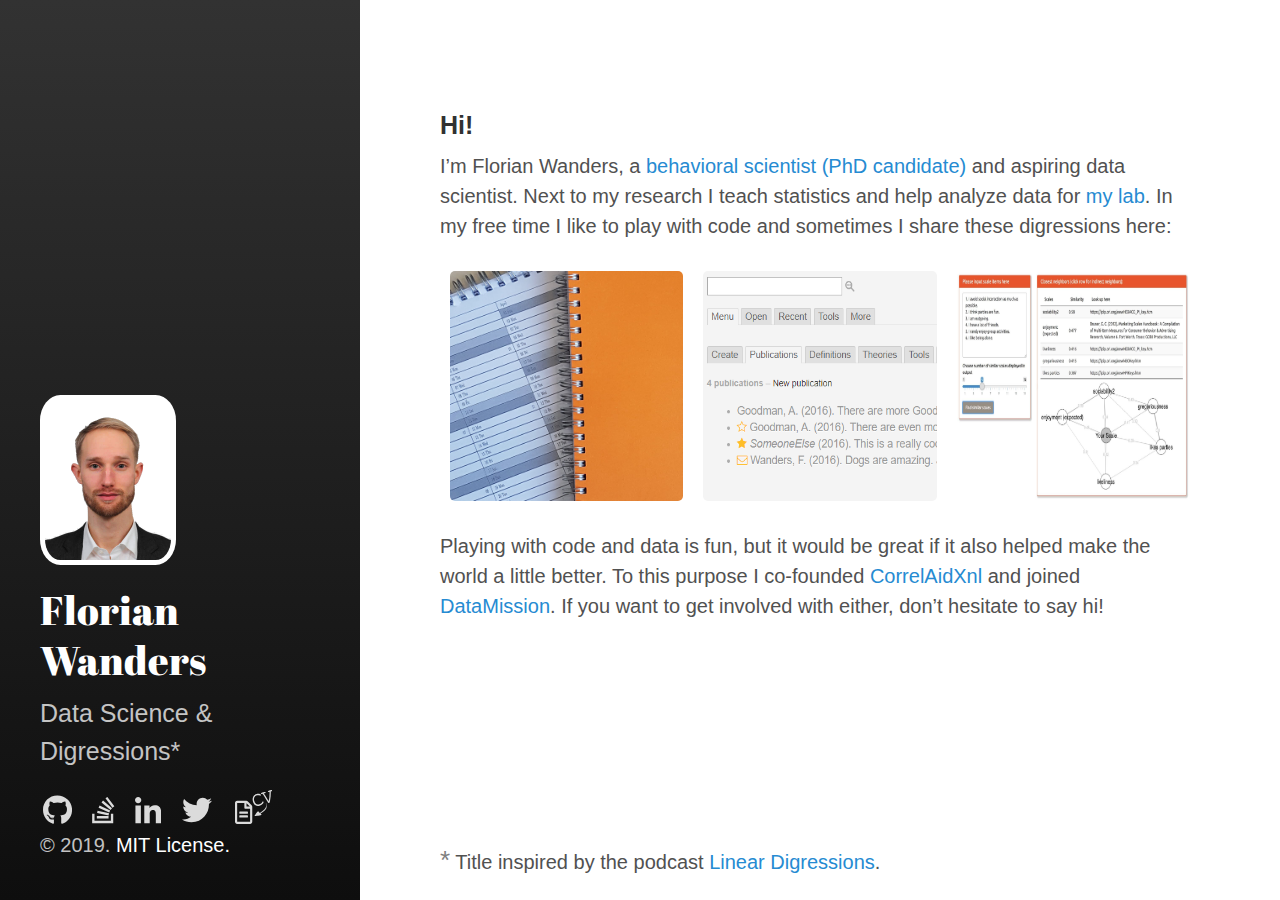
==== index.html @ 6a592031 "fixing layout issues" ====
<!DOCTYPE html>
<html lang="en-us">
  
  <head>
  <link href="http://gmpg.org/xfn/11" rel="profile" />
  <meta http-equiv="X-UA-Compatible" content="IE=edge" />
  <meta http-equiv="content-type" content="text/html; charset=utf-8" />

  <!-- Enable responsiveness on mobile devices-->
  <meta name="viewport" content="width=device-width, initial-scale=1.0, maximum-scale=1" />

  <title>
    
      Florian Wanders &middot; Data Science & Digressions
    
  </title>

  


  <!-- CSS -->
  <link rel="stylesheet" href="/assets/css/main.css" />
  

<link rel="stylesheet" href="https://fonts.googleapis.com/css?family=Abril+Fatface" />

  <!-- Icons -->
  <link rel="apple-touch-icon-precomposed" sizes="144x144" href="/favicon.png" />
<link rel="shortcut icon" href="/favicon.ico" />

  <!-- RSS -->
  <link rel="alternate" type="application/rss+xml" title="RSS" href="/feed.xml" />

  <!-- Additional head bits without overriding original head -->
  <!-- Begin Jekyll SEO tag v2.4.0 -->
<title>Home | Florian Wanders</title>
<meta name="generator" content="Jekyll v3.8.1" />
<meta property="og:title" content="Home" />
<meta name="author" content="Florian Wanders" />
<meta property="og:locale" content="en_US" />
<meta name="description" content="Data Science &amp; Digressions*" />
<meta property="og:description" content="Data Science &amp; Digressions*" />
<link rel="canonical" href="http://localhost:4000/" />
<meta property="og:url" content="http://localhost:4000/" />
<meta property="og:site_name" content="Florian Wanders" />
<meta name="twitter:card" content="summary" />
<meta name="twitter:site" content="@florianwanders" />
<meta name="twitter:creator" content="@Florian Wanders" />
<meta name="google-site-verification" content="9_UR_nbNp9XZg23L1J_lZbgkNIbUOihH77J9iM5gJ9M" />
<script type="application/ld+json">
{"name":"Florian Wanders","description":"Data Science &amp; Digressions*","author":{"@type":"Person","name":"Florian Wanders"},"@type":"WebSite","url":"http://localhost:4000/","publisher":{"@type":"Organization","logo":{"@type":"ImageObject","url":"http://localhost:4000/logo.png"},"name":"Florian Wanders"},"headline":"Home","sameAs":["https://twitter.com/florianwanders","https://nl.linkedin.com/in/florianwanders","https://github.com/florianwanders/florianwanders.github.io","https://twitter.com/florianwanders","http://www.uva.nl/en/profile/w/a/f.wanders/f.wanders.html"],"@context":"http://schema.org"}</script>
<!-- End Jekyll SEO tag -->

</head>

  
  
	
    <link rel="stylesheet" href="/assets/css/profile_picture.css">
	
  

  <body class="index_footer home">

    <div id="sidebar">

	  <!-- insert profile image. CSS in _sass/_layout.scss-->
	  <div class="image-container">
		 <image src="/img/profile_transparent.png" alt=""/>
	  </div>
	  <div class="whitespace-after-image-container"> </div>
	  <!---------------------------------------------------->
  <header>
  
    <div class="site-title">
      <a href="/">
        
        Florian Wanders
      </a>
    </div>
    <p class="lead">Data Science & Digressions&#42;</p>
  </header>
  <nav id="sidebar-nav-links">
  
  

  

  


  
    
  

  
    
  

  
    
  

  

  
    
  

  
    
  

  


  


  
    
  

  
    
  

  
    
  

  

  
    
  

  
    
  

  


  <!-- Optional additional links to insert in sidebar nav -->
</nav>



  <nav id="sidebar-icon-links">

  <div id="icon-container">
  <div id = "icon-container-content">

    <a class="icon" title="Github Project" aria-label="Github Project"
       href="https://github.com/florianwanders/florianwanders.github.io">
      <svg xmlns="http://www.w3.org/2000/svg" viewBox="0 0 496 512"><path d="M165.9 397.4c0 2-2.3 3.6-5.2 3.6-3.3.3-5.6-1.3-5.6-3.6 0-2 2.3-3.6 5.2-3.6 3-.3 5.6 1.3 5.6 3.6zm-31.1-4.5c-.7 2 1.3 4.3 4.3 4.9 2.6 1 5.6 0 6.2-2s-1.3-4.3-4.3-5.2c-2.6-.7-5.5.3-6.2 2.3zm44.2-1.7c-2.9.7-4.9 2.6-4.6 4.9.3 2 2.9 3.3 5.9 2.6 2.9-.7 4.9-2.6 4.6-4.6-.3-1.9-3-3.2-5.9-2.9zM244.8 8C106.1 8 0 113.3 0 252c0 110.9 69.8 205.8 169.5 239.2 12.8 2.3 17.3-5.6 17.3-12.1 0-6.2-.3-40.4-.3-61.4 0 0-70 15-84.7-29.8 0 0-11.4-29.1-27.8-36.6 0 0-22.9-15.7 1.6-15.4 0 0 24.9 2 38.6 25.8 21.9 38.6 58.6 27.5 72.9 20.9 2.3-16 8.8-27.1 16-33.7-55.9-6.2-112.3-14.3-112.3-110.5 0-27.5 7.6-41.3 23.6-58.9-2.6-6.5-11.1-33.3 2.6-67.9 20.9-6.5 69 27 69 27 20-5.6 41.5-8.5 62.8-8.5s42.8 2.9 62.8 8.5c0 0 48.1-33.6 69-27 13.7 34.7 5.2 61.4 2.6 67.9 16 17.7 25.8 31.5 25.8 58.9 0 96.5-58.9 104.2-114.8 110.5 9.2 7.9 17 22.9 17 46.4 0 33.7-.3 75.4-.3 83.6 0 6.5 4.6 14.4 17.3 12.1C428.2 457.8 496 362.9 496 252 496 113.3 383.5 8 244.8 8zM97.2 352.9c-1.3 1-1 3.3.7 5.2 1.6 1.6 3.9 2.3 5.2 1 1.3-1 1-3.3-.7-5.2-1.6-1.6-3.9-2.3-5.2-1zm-10.8-8.1c-.7 1.3.3 2.9 2.3 3.9 1.6 1 3.6.7 4.3-.7.7-1.3-.3-2.9-2.3-3.9-2-.6-3.6-.3-4.3.7zm32.4 35.6c-1.6 1.3-1 4.3 1.3 6.2 2.3 2.3 5.2 2.6 6.5 1 1.3-1.3.7-4.3-1.3-6.2-2.2-2.3-5.2-2.6-6.5-1zm-11.4-14.7c-1.6 1-1.6 3.6 0 5.9 1.6 2.3 4.3 3.3 5.6 2.3 1.6-1.3 1.6-3.9 0-6.2-1.4-2.3-4-3.3-5.6-2z"/></svg>
    </a>
	
	<a class="icon" title="StackOverflow" aria-label="StackOverflow"
       href="http://stackoverflow.com/users/4798582/flo">
      <svg xmlns="http://www.w3.org/2000/svg" viewBox="0 0 384 512"><path d="M293.7 300l-181.2-84.5 16.7-36.5 181.3 84.7-16.8 36.3zm48-76L188.2 95.7l-25.5 30.8 153.5 128.3 25.5-30.8zm39.6-31.7L262 32l-32 24 119.3 160.3 32-24zM290.7 311L95 269.7 86.8 309l195.7 41 8.2-39zm31.6 129H42.7V320h-40v160h359.5V320h-40v120zm-39.8-80h-200v39.7h200V360z"/></svg>
    </a>
	
	<a class="icon" title="LinkedIn&nbsp;" aria-label="LinkedIn"
       href="https://nl.linkedin.com/in/florianwanders">
      <svg xmlns="http://www.w3.org/2000/svg" viewBox="0 0 448 512"><path d="M100.3 480H7.4V180.9h92.9V480zM53.8 140.1C24.1 140.1 0 115.5 0 85.8 0 56.1 24.1 32 53.8 32c29.7 0 53.8 24.1 53.8 53.8 0 29.7-24.1 54.3-53.8 54.3zM448 480h-92.7V334.4c0-34.7-.7-79.2-48.3-79.2-48.3 0-55.7 37.7-55.7 76.7V480h-92.8V180.9h89.1v40.8h1.3c12.4-23.5 42.7-48.3 87.9-48.3 94 0 111.3 61.9 111.3 142.3V480z"/></svg>
    </a>
	
	<a class="icon" title="Twitter&nbsp;" aria-label="Twitter"
       href="https://twitter.com/florianwanders">
      <svg xmlns="http://www.w3.org/2000/svg" viewBox="0 0 512 512"><path d="M459.37 151.716c.325 4.548.325 9.097.325 13.645 0 138.72-105.583 298.558-298.558 298.558-59.452 0-114.68-17.219-161.137-47.106 8.447.974 16.568 1.299 25.34 1.299 49.055 0 94.213-16.568 130.274-44.832-46.132-.975-84.792-31.188-98.112-72.772 6.498.974 12.995 1.624 19.818 1.624 9.421 0 18.843-1.3 27.614-3.573-48.081-9.747-84.143-51.98-84.143-102.985v-1.299c13.969 7.797 30.214 12.67 47.431 13.319-28.264-18.843-46.781-51.005-46.781-87.391 0-19.492 5.197-37.36 14.294-52.954 51.655 63.675 129.3 105.258 216.365 109.807-1.624-7.797-2.599-15.918-2.599-24.04 0-57.828 46.782-104.934 104.934-104.934 30.213 0 57.502 12.67 76.67 33.137 23.715-4.548 46.456-13.32 66.599-25.34-7.798 24.366-24.366 44.833-46.132 57.827 21.117-2.273 41.584-8.122 60.426-16.243-14.292 20.791-32.161 39.308-52.628 54.253z"/></svg>
    </a>
	
	<a class="icon" id="icon-cv" title="One-page&nbsp;Curriculum&nbsp;Vitate"aria-label="One-page Curriculum Vitae"
	    href="/cvFlorianWanders.pdf">
		<?xml version="1.0" encoding="UTF-8" standalone="no"?>
<svg
   xmlns:dc="http://purl.org/dc/elements/1.1/"
   xmlns:cc="http://creativecommons.org/ns#"
   xmlns:rdf="http://www.w3.org/1999/02/22-rdf-syntax-ns#"
   xmlns:svg="http://www.w3.org/2000/svg"
   xmlns="http://www.w3.org/2000/svg"
   xmlns:sodipodi="http://sodipodi.sourceforge.net/DTD/sodipodi-0.dtd"
   xmlns:inkscape="http://www.inkscape.org/namespaces/inkscape"
   viewBox="0 0 528.03217 568.07853"
   version="1.1"
   id="svg4"
   sodipodi:docname="file-alt_arrow-light.svg"
   width="528.03217"
   height="568.07855"
   inkscape:version="0.92.2 (5c3e80d, 2017-08-06)">
  <metadata
     id="metadata10">
    <rdf:RDF>
      <cc:Work
         rdf:about="">
        <dc:format>image/svg+xml</dc:format>
        <dc:type
           rdf:resource="http://purl.org/dc/dcmitype/StillImage" />
        <dc:title />
      </cc:Work>
    </rdf:RDF>
  </metadata>
  <defs
     id="defs8">
    <marker
       inkscape:stockid="TriangleOutL"
       orient="auto"
       refY="0"
       refX="0"
       id="TriangleOutL"
       style="overflow:visible"
       inkscape:isstock="true">
      <path
         id="path1375"
         d="M 5.77,0 -2.88,5 V -5 Z"
         style="fill:#000000;fill-opacity:1;fill-rule:evenodd;stroke:#000000;stroke-width:1.00000003pt;stroke-opacity:1"
         transform="scale(0.8)"
         inkscape:connector-curvature="0" />
    </marker>
    <marker
       inkscape:stockid="Arrow2Lend"
       orient="auto"
       refY="0"
       refX="0"
       id="marker7702-1"
       style="overflow:visible"
       inkscape:isstock="true">
      <path
         id="path7704-6"
         style="fill:#ffffff;fill-opacity:1;fill-rule:evenodd;stroke:#ffffff;stroke-width:0.625;stroke-linejoin:round;stroke-opacity:1"
         d="M 8.7185878,4.0337352 -2.2072895,0.01601326 8.7185884,-4.0017078 c -1.7454984,2.3720609 -1.7354408,5.6174519 -6e-7,8.035443 z"
         transform="matrix(-1.1,0,0,-1.1,-1.1,0)"
         inkscape:connector-curvature="0" />
    </marker>
    <marker
       inkscape:stockid="Arrow2Lend"
       orient="auto"
       refY="0"
       refX="0"
       id="marker7702"
       style="overflow:visible"
       inkscape:isstock="true">
      <path
         id="path7704"
         style="fill:#000000;fill-opacity:1;fill-rule:evenodd;stroke:#000000;stroke-width:0.625;stroke-linejoin:round;stroke-opacity:1"
         d="M 8.7185878,4.0337352 -2.2072895,0.01601326 8.7185884,-4.0017078 c -1.7454984,2.3720609 -1.7354408,5.6174519 -6e-7,8.035443 z"
         transform="matrix(-1.1,0,0,-1.1,-1.1,0)"
         inkscape:connector-curvature="0" />
    </marker>
    <font
       horiz-adv-x="1024"
       id="font2383"
       inkscape:label="font 1"
       horiz-origin-x="0"
       horiz-origin-y="0"
       vert-origin-x="45"
       vert-origin-y="90"
       vert-adv-y="90">
      <font-face
         units-per-em="1024"
         id="font-face2385"
         font-family="resume" />
      <missing-glyph
         d="M0,0h1000v1024h-1000z"
         id="missing-glyph2387" />
      <glyph
         glyph-name="resume"
         id="glyph2389"
         d="m 288,435.0326 v -28 c 0,-6.6 -5.4,-12 -12,-12 H 108 c -6.6,0 -12,5.4 -12,12 v 28 c 0,6.6 5.4,12 12,12 h 168 c 6.6,0 12,-5.4 12,-12 z m -12,-72 H 108 c -6.6,0 -12,-5.4 -12,-12 v -28 c 0,-6.6 5.4,-12 12,-12 h 168 c 6.6,0 12,5.4 12,12 v 28 c 0,6.6 -5.4,12 -12,12 z m 108,188.1 v -332.1 c 0,-26.5 -21.5,-48 -48,-48 H 48 c -26.5,0 -48,21.5 -48,48 v 416 c 0,26.5 21.5,48 48,48 h 204.1 c 12.7,0 24.9,-5.1 33.9,-14.1 l 83.9,-83.9 c 9,-8.9 14.1,-21.2 14.1,-33.9 z m -128,80 v -76.1 h 76.1 z m 80,-412.1 v 288 H 232 c -13.3,0 -24,10.7 -24,24 v 104 H 48 v -416 z" />
    </font>
    <clipPath
       clipPathUnits="userSpaceOnUse"
       id="clipPath10097">
      <g
         inkscape:label="Clip"
         id="use10099">
        <path
           id="path10103"
           d="m 598.06836,18.136719 c -4.03895,0.02082 -9.06056,0.866563 -15.06641,2.539062 -11.68054,3.252781 -19.01889,5.556603 -22.01562,6.910157 -9.17082,4.110953 -12.94475,9.085511 -11.31836,14.925781 1.44196,5.177972 5.65637,6.794571 12.64062,4.849609 1.62564,-0.452706 4.97731,-1.579604 10.05469,-3.382812 1.81912,44.973032 -1.89674,89.638134 -11.14844,133.996094 -29.54265,-53.6668 -53.005,-90.505213 -70.38476,-110.513672 7.18545,-1.222454 12.28447,-2.251498 15.29492,-3.089844 9.09156,-2.531803 12.78053,-6.86845 11.07031,-13.009766 -1.69346,-6.081107 -6.7247,-7.957554 -15.09375,-5.626953 -1.02355,0.285037 -2.8031,0.879646 -5.34179,1.78125 -2.49524,0.824628 -4.49673,1.446061 -6.00196,1.865234 -1.74606,0.486241 -4.57383,1.046789 -8.48437,1.681641 -3.86709,0.557877 -6.91485,1.147202 -9.14258,1.767578 -7.64654,2.129397 -13.39909,4.769251 -17.25781,7.919922 -3.91892,3.167439 -5.46807,6.225541 -4.64649,9.175781 0.60361,2.167523 1.9661,3.800525 4.08789,4.896485 2.06158,1.112727 4.26708,1.34141 6.61524,0.6875 l 0.54297,-0.150391 c 1.14397,-0.318571 3.50206,-1.170654 7.07422,-2.554687 8.5626,7.21747 19.19968,20.605605 31.9121,40.162112 10.26445,15.89138 24.71302,40.28303 43.34571,73.17773 4.726,8.35076 7.7825,13.27497 9.17187,14.76953 3.02645,3.17965 7.03976,4.0733 12.03711,2.68164 3.91358,-1.08985 6.95151,-4.85528 9.11524,-11.29687 1.29564,-3.73447 3.36659,-12.84283 6.21093,-27.32422 7.12912,-36.37075 10.45561,-78.820777 9.98243,-127.347657 l 0.54296,-0.150391 c 1.62564,-0.452705 3.86251,-0.685931 6.71289,-0.701171 2.89387,-0.09221 4.91268,-0.298617 6.05665,-0.617188 2.16752,-0.603609 3.7919,-1.995734 4.87109,-4.177734 1.06243,-2.242209 1.24995,-4.597838 0.5625,-7.066407 -1.26799,-4.553302 -5.26841,-6.812041 -12,-6.777343 z m -185.2207,53.86914 c -7.77301,0.05354 -15.95372,1.276589 -24.54102,3.667969 -23.06004,6.421727 -39.21677,19.808456 -48.4707,40.162112 -8.54895,18.92464 -9.42927,40.58021 -2.63867,64.96484 7.05886,25.34798 18.84819,43.21433 35.36523,53.60156 16.57725,10.37045 36.42468,12.33693 59.54492,5.89844 21.49461,-5.98579 37.58551,-16.46703 48.27149,-31.44531 6.40427,-8.92006 8.7924,-16.30036 7.16601,-22.14063 -0.72098,-2.58899 -2.18873,-4.48398 -4.4043,-5.68359 -2.17207,-1.27658 -4.55163,-1.55496 -7.14062,-0.83398 -2.46856,0.68744 -4.34912,2.44505 -5.63867,5.26953 -1.24915,3.2025 -2.50557,6.37333 -3.77149,9.51562 -5.98053,12.30548 -19.17705,21.30039 -39.58789,26.98438 -35.76413,9.95954 -59.36378,-5.59178 -70.79883,-46.6543 -5.68398,-20.41084 -5.17989,-37.93755 1.51172,-52.58203 6.6916,-14.64447 18.43607,-24.306408 35.23438,-28.984376 13.48681,-3.755787 28.03271,-2.779099 43.63672,2.93164 3.47687,1.302544 5.99902,1.736722 7.56445,1.300782 2.40836,-0.670676 4.28416,-2.199685 5.63086,-4.585938 1.3467,-2.386252 1.6863,-4.783047 1.01563,-7.191406 -0.90541,-3.251285 -4.23568,-6.120122 -9.98829,-8.605469 -8.64778,-3.795755 -17.96707,-5.658681 -27.96093,-5.589844 z M 113.08398,172.4707 c -16.918059,0 -30.642574,13.72645 -30.642574,30.64453 v 265.58008 c 0,16.91808 13.724515,30.64453 30.642574,30.64453 h 183.86524 c 16.91808,0 30.64453,-13.72645 30.64453,-30.64453 V 256.67773 c 0,-8.10791 -3.25619,-15.96065 -9.00195,-21.64257 l -53.56446,-53.5625 c -5.74576,-5.74576 -13.53271,-9.00196 -21.64062,-9.00196 z m 407.39844,30.61328 c 14.01304,38.73273 1.51326,67.46333 -21.76172,92.33985 -17.39973,18.597 -40.98407,34.25899 -63.32422,47.77539 L 418.0918,326.46484 c -0.68007,-5.62623 -2.69874,-7.84321 -5.59766,-7.60742 -15.65416,1.27328 -56.97897,74.08132 -51.82812,67.95703 6.16526,-0.16509 116.43966,-5.55993 97.55468,-21.54297 L 445.27344,352.75 c 21.81579,-13.27545 45.05162,-28.94236 63.13086,-48.26562 25.30815,-27.04961 30.71055,-57.21472 15.05468,-100.48829 z m -407.39844,0.0312 h 102.14844 v 66.39454 c 0,8.49096 6.82935,15.32226 15.32031,15.32226 h 66.39649 V 468.69531 H 113.08398 Z m 132.79102,2.48829 48.58398,48.58398 H 245.875 Z m -94.48438,117.5332 c -4.21356,0 -7.6621,3.44855 -7.6621,7.66211 v 17.875 c 0,4.21356 3.44854,7.66015 7.6621,7.66015 h 107.25391 c 4.21356,0 7.66016,-3.44659 7.66016,-7.66015 v -17.875 c 0,-4.21356 -3.4466,-7.66211 -7.66016,-7.66211 z m 0,53.62695 c -4.21356,0 -7.6621,3.44855 -7.6621,7.66211 v 17.875 c 0,4.21356 3.44854,7.66016 7.6621,7.66016 h 107.25391 c 4.21356,0 7.66016,-3.4466 7.66016,-7.66016 v -17.875 c 0,-4.21356 -3.4466,-7.66211 -7.66016,-7.66211 z"
           style="stroke-width:0.63841808"
           inkscape:connector-curvature="0" />
      </g>
    </clipPath>
  </defs>
  <sodipodi:namedview
     pagecolor="#ffffff"
     bordercolor="#666666"
     borderopacity="1"
     objecttolerance="10"
     gridtolerance="10"
     guidetolerance="10"
     inkscape:pageopacity="0"
     inkscape:pageshadow="2"
     inkscape:window-width="1920"
     inkscape:window-height="1001"
     id="namedview6"
     showgrid="false"
     inkscape:zoom="0.65186408"
     inkscape:cx="-129.35539"
     inkscape:cy="81.785546"
     inkscape:window-x="-9"
     inkscape:window-y="-9"
     inkscape:window-maximized="1"
     inkscape:current-layer="svg4"
     showguides="false" />
  <rect
     style="opacity:1;vector-effect:none;fill:#808080;fill-opacity:1;stroke:#808080;stroke-width:10;stroke-linecap:butt;stroke-linejoin:miter;stroke-miterlimit:4;stroke-dasharray:none;stroke-dashoffset:0;stroke-opacity:1"
     id="rect10108"
     width="480"
     height="480"
     x="165.81102"
     y="961.38403" />
  <path
     id="path2"
     d="M 515.6271,3.937674e-4 C 511.5881,0.02139377 506.5665,0.86699377 500.5607,2.5394938 c -11.6806,3.2527 -19.0189,5.5565 -22.0157,6.9101 -9.1708,4.1109002 -12.9447,9.0855002 -11.3183,14.9258002 1.4419,5.1779 5.6563,6.7945 12.6406,4.8496 1.6256,-0.4527 4.9773,-1.5796 10.0547,-3.3828 1.8191,44.973 -1.8968,89.638096 -11.1485,133.996096 -29.5426,-53.6668 -53.005,-90.505196 -70.3847,-110.513696 7.1854,-1.2225 12.2845,-2.2515 15.2949,-3.0899 9.0916,-2.5318 12.7805,-6.8684 11.0703,-13.0097 -1.6934,-6.0811 -6.7247,-7.9576 -15.0937,-5.627 -1.0236,0.2851 -2.8031,0.8797 -5.3418,1.7813 -2.4953,0.8246 -4.4968,1.446 -6.002,1.8652 -1.746,0.4863 -4.5738,1.0468 -8.4844,1.6817 -3.867,0.5578 -6.9148,1.1472 -9.1425,1.7675 -7.6466,2.1294 -13.3991,4.7693 -17.2578,7.92 -3.919,3.1674 -5.4681,6.2255 -4.6465,9.1757 0.6036,2.1676 1.9661,3.8006 4.0879,4.8965 2.0615,1.1127 4.267,1.3414 6.6152,0.6875 l 0.543,-0.1504 c 1.1439,-0.3185 3.502,-1.1706 7.0742,-2.5547 8.5626,7.2175 19.1997,20.6056 31.9121,40.1621 10.2644,15.891396 24.713,40.283096 43.3457,73.177796 4.726,8.3507 7.7825,13.275 9.1719,14.7695 3.0264,3.1797 7.0397,4.0733 12.0371,2.6817 3.9136,-1.0899 6.9515,-4.8553 9.1152,-11.2969 1.2957,-3.7345 3.3666,-12.8429 6.2109,-27.3242 7.1292,-36.3708 10.4557,-78.820796 9.9825,-127.347696 l 0.5429,-0.1504 c 1.6257,-0.4527 3.8625,-0.6859 6.7129,-0.7012 2.8939,-0.092 4.9127,-0.2986 6.0567,-0.6172 2.1675,-0.6036 3.7919,-1.9957 4.8711,-4.1777 1.0624,-2.2422 1.2499,-4.5978002 0.5625,-7.0664002 -1.268,-4.5533 -5.2684,-6.81200003 -12,-6.7773000326 z M 330.4064,53.869494 c -7.773,0.053 -15.9538,1.2766 -24.5411,3.668 -23.06,6.4217 -39.2167,19.8084 -48.4707,40.1621 -8.5489,18.924596 -9.4292,40.580196 -2.6386,64.964796 7.0588,25.348 18.8482,43.2144 35.3652,53.6016 16.5773,10.3704 36.4247,12.3369 59.5449,5.8984 21.4946,-5.9858 37.5855,-16.467 48.2715,-31.4453 6.4043,-8.92 8.7924,-16.3003 7.166,-22.1406 -0.721,-2.589 -2.1887,-4.484 -4.4043,-5.6836 -2.172,-1.2766 -4.5516,-1.555 -7.1406,-0.834 -2.4686,0.6875 -4.3491,2.4451 -5.6387,5.2696 -1.2491,3.2025 -2.5055,6.3733 -3.7715,9.5156 -5.9805,12.3055 -19.177,21.3004 -39.5878,26.9844 -35.7642,9.9595 -59.3638,-5.5918 -70.7989,-46.6543 -5.684,-20.4109 -5.1799,-37.9376 1.5117,-52.5821 6.6916,-14.644396 18.4361,-24.306396 35.2344,-28.984396 13.4868,-3.7557 28.0327,-2.779 43.6367,2.9317 3.4769,1.3025 5.9991,1.7367 7.5645,1.3008 2.4084,-0.6707 4.2841,-2.1997 5.6309,-4.586 1.3467,-2.3862 1.6863,-4.783 1.0156,-7.1914 -0.9054,-3.2513 -4.2357,-6.1201 -9.9883,-8.6054 -8.6478,-3.7958 -17.9671,-5.6587 -27.9609,-5.5899 z M 30.6426,154.33439 C 13.7245,154.33439 0,168.06079 0,184.97889 v 265.58 c 0,16.9181 13.7245,30.6446 30.6426,30.6446 h 183.8653 c 16.9181,0 30.6446,-13.7265 30.6446,-30.6446 v -212.0175 c 0,-8.1079 -3.2562,-15.9607 -9.002,-21.6426 l -53.5645,-53.5625 c -5.7457,-5.7458 -13.5327,-9.0019 -21.6406,-9.0019 z m 407.3985,30.6132 c 14.0131,38.7328 1.5133,67.4634 -21.7617,92.3399 -17.3997,18.597 -40.9841,34.259 -63.3242,47.7754 l -17.3047,-16.7344 c -0.6801,-5.6262 -2.6987,-7.8432 -5.5977,-7.6074 -15.6541,1.2732 -56.9789,74.0813 -51.8281,67.957 6.1653,-0.1651 116.4397,-5.5599 97.5547,-21.543 l -12.9473,-12.5214 c 21.8158,-13.2755 45.0517,-28.9424 63.1309,-48.2657 25.3082,-27.0496 30.7105,-57.2147 15.0547,-100.4883 z m -407.3985,0.031 h 102.1485 v 66.3946 c 0,8.4909 6.8294,15.3222 15.3203,15.3222 h 66.3965 v 183.8633 H 30.6426 Z m 132.7911,2.4883 48.584,48.584 h -48.584 z m -94.4844,117.5332 c -4.2135,0 -7.6621,3.4486 -7.6621,7.6621 v 17.875 c 0,4.2136 3.4486,7.6602 7.6621,7.6602 h 107.2539 c 4.2136,0 7.6602,-3.4466 7.6602,-7.6602 v -17.875 c 0,-4.2135 -3.4466,-7.6621 -7.6602,-7.6621 z m 0,53.627 c -4.2135,0 -7.6621,3.4485 -7.6621,7.6621 v 17.875 c 0,4.2136 3.4486,7.6602 7.6621,7.6602 h 107.2539 c 4.2136,0 7.6602,-3.4466 7.6602,-7.6602 v -17.875 c 0,-4.2136 -3.4466,-7.6621 -7.6602,-7.6621 z"
     style="stroke-width:0.63841808"
     inkscape:connector-curvature="0" />
  <text
     xml:space="preserve"
     style="font-style:normal;font-variant:normal;font-weight:normal;font-stretch:normal;font-size:16px;line-height:1.25;font-family:'Times New Roman';-inkscape-font-specification:'Times New Roman, Normal';font-variant-ligatures:normal;font-variant-caps:normal;font-variant-numeric:normal;font-feature-settings:normal;text-align:start;letter-spacing:0px;word-spacing:0px;writing-mode:lr-tb;text-anchor:start;fill:#000000;fill-opacity:1;stroke:none"
     x="856.35822"
     y="615.12939"
     id="text2433"><tspan
       sodipodi:role="line"
       id="tspan2431"
       x="856.35822"
       y="615.12939"
       style="font-size:37.33333206px">select two objects and press </tspan><tspan
       sodipodi:role="line"
       x="856.35822"
       y="661.79608"
       style="font-size:37.33333206px"
       id="tspan2435">ctrl + </tspan><tspan
       sodipodi:role="line"
       x="856.35822"
       y="708.46271"
       style="font-size:37.33333206px"
       id="tspan2437">to join the two objects</tspan><tspan
       sodipodi:role="line"
       x="856.35822"
       y="736.19348"
       style="font-size:37.33333206px"
       id="tspan2119" /><tspan
       sodipodi:role="line"
       x="856.35822"
       y="756.19348"
       style="font-size:37.33333206px"
       id="tspan2121" /><tspan
       sodipodi:role="line"
       x="856.35822"
       y="776.19348"
       style="font-size:37.33333206px"
       id="tspan2123" /><tspan
       sodipodi:role="line"
       x="856.35822"
       y="815.12939"
       style="font-size:37.33333206px"
       id="tspan2125">Kristen ITC</tspan></text>
  <path
     inkscape:connector-curvature="0"
     style="stroke-width:0.63841808"
     d="m 1374.9425,-418.25131 c -4.039,0.021 -9.0606,0.8666 -15.0664,2.5391 -11.6806,3.2527 -19.0189,5.5566 -22.0156,6.9101 -9.1709,4.111 -12.9448,9.0855 -11.3184,14.9258 1.442,5.178 5.6564,6.7946 12.6406,4.8496 1.6257,-0.4527 4.9773,-1.5796 10.0547,-3.3828 1.8191,44.973 -1.8967,89.6381 -11.1484,133.9961 -29.5427,-53.6668 -53.005,-90.5052 -70.3848,-110.5137 7.1855,-1.2224 12.2845,-2.2515 15.2949,-3.0898 9.0916,-2.5318 12.7806,-6.8685 11.0703,-13.0098 -1.6934,-6.0811 -6.7247,-7.9576 -15.0937,-5.627 -1.0236,0.2851 -2.8031,0.8797 -5.3418,1.7813 -2.4952,0.8246 -4.4967,1.4461 -6.002,1.8652 -1.746,0.4863 -4.5738,1.0468 -8.4843,1.6817 -3.8671,0.5578 -6.9149,1.1472 -9.1426,1.7676 -7.6465,2.1294 -13.3991,4.7692 -17.2578,7.9199 -3.9189,3.1674 -5.4681,6.2255 -4.6465,9.1758 0.6036,2.1675 1.9661,3.8005 4.0879,4.8964 2.0616,1.1128 4.2671,1.3415 6.6152,0.6875 l 0.543,-0.1503 c 1.144,-0.3186 3.5021,-1.1707 7.0742,-2.5547 8.5626,7.2174 19.1997,20.6056 31.9121,40.1621 10.2645,15.8914 24.713,40.283 43.3457,73.1777 4.726,8.3508 7.7825,13.275 9.1719,14.7695 3.0264,3.1797 7.0398,4.0733 12.0371,2.6817 3.9136,-1.0899 6.9515,-4.8553 9.1152,-11.2969 1.2957,-3.7345 3.3666,-12.8428 6.211,-27.3242 7.1291,-36.3708 10.4556,-78.8208 9.9824,-127.3477 l 0.543,-0.1504 c 1.6256,-0.4527 3.8625,-0.6859 6.7129,-0.7011 2.8938,-0.092 4.9126,-0.2987 6.0566,-0.6172 2.1675,-0.6036 3.7919,-1.9958 4.8711,-4.1778 1.0624,-2.2422 1.2499,-4.5978 0.5625,-7.0664 -1.268,-4.5533 -5.2684,-6.812 -12,-6.7773 z m -185.2207,53.8691 c -7.773,0.054 -15.9537,1.2766 -24.541,3.668 -23.0601,6.4217 -39.2168,19.8085 -48.4707,40.1621 -8.549,18.9247 -9.4293,40.5802 -2.6387,64.9649 7.0589,25.3479 18.8482,43.2143 35.3652,53.6015 16.5773,10.3705 36.4247,12.3369 59.545,5.8985 21.4946,-5.9858 37.5855,-16.4671 48.2714,-31.4454 6.4043,-8.92 8.7924,-16.3003 7.1661,-22.1406 -0.721,-2.589 -2.1888,-4.484 -4.4043,-5.6836 -2.1721,-1.2766 -4.5517,-1.5549 -7.1407,-0.834 -2.4685,0.6875 -4.3491,2.4451 -5.6386,5.2696 -1.2492,3.2025 -2.5056,6.3733 -3.7715,9.5156 -5.9806,12.3055 -19.1771,21.3004 -39.5879,26.9844 -35.7641,9.9595 -59.3638,-5.5918 -70.7988,-46.6543 -5.684,-20.4109 -5.1799,-37.9376 1.5117,-52.5821 6.6916,-14.6444 18.436,-24.3064 35.2344,-28.9843 13.4868,-3.7558 28.0327,-2.7791 43.6367,2.9316 3.4768,1.3026 5.999,1.7367 7.5644,1.3008 2.4084,-0.6707 4.2842,-2.1997 5.6309,-4.5859 1.3467,-2.3863 1.6863,-4.7831 1.0156,-7.1914 -0.9054,-3.2513 -4.2357,-6.1202 -9.9883,-8.6055 -8.6478,-3.7958 -17.967,-5.6587 -27.9609,-5.5899 z m -299.7637,100.4649 c -16.918,0 -30.6426,13.7264 -30.6426,30.6445 V 32.307294 c 0,16.918 13.7246,30.6445 30.6426,30.6445 h 183.8653 c 16.918,0 30.6445,-13.7265 30.6445,-30.6445 V -179.71031 c 0,-8.1079 -3.2562,-15.9606 -9.002,-21.6426 l -53.5644,-53.5625 c -5.7458,-5.7457 -13.5327,-9.0019 -21.6406,-9.0019 z m 407.3985,30.6133 c 14.013,38.7327 1.5132,67.4633 -21.7618,92.3398 -17.3997,18.597 -40.984,34.259 -63.3242,47.775404 l -17.3047,-16.734404 c -0.68,-5.6262 -2.6987,-7.8432 -5.5976,-7.6074 -15.6542,1.2733 -56.979,74.081304 -51.8281,67.957004 6.1652,-0.1651 116.4396,-5.5599 97.5546,-21.5429 l -12.9472,-12.5215 c 21.8158,-13.2755 45.0516,-28.942404 63.1308,-48.265604 25.3082,-27.0497 30.7106,-57.2148 15.0547,-100.4883 z m -407.3985,0.031 h 102.1485 v 66.3945 c 0,8.491 6.8293,15.3223 15.3203,15.3223 h 66.3965 V 32.307094 H 889.9581 Z m 132.791,2.4882 48.584,48.584 h -48.584 z m -94.4843,117.5332 c -4.2136,0 -7.6621,3.4486 -7.6621,7.6622 v 17.875004 c 0,4.2135 3.4485,7.6601 7.6621,7.6601 h 107.2539 c 4.2135,0 7.6601,-3.4466 7.6601,-7.6601 v -17.875004 c 0,-4.2136 -3.4466,-7.6622 -7.6601,-7.6622 z m 0,53.627004 c -4.2136,0 -7.6621,3.4485 -7.6621,7.6621 v 17.875 c 0,4.2136 3.4485,7.6602 7.6621,7.6602 h 107.2539 c 4.2135,0 7.6601,-3.4466 7.6601,-7.6602 v -17.875 c 0,-4.2136 -3.4466,-7.6621 -7.6601,-7.6621 z"
     id="path2-5" />
  <g
     id="g2059"
     transform="translate(-961.0144,-632.51651)">
    <path
       id="path1390"
       d="m 830.89844,0 -72.67383,17.3125 3.96094,16.625 c 6.01652,-1.433338 12.1626,-2.561554 18.43554,-3.386719 0.94999,-0.226317 2.41134,-0.408949 4.38672,-0.544922 1.95025,-0.241527 2.98951,-0.09808 3.11524,0.429688 L 768.29102,184.57422 679.53906,53.626953 l 26.28125,-6.261719 -3.96093,-16.623046 -101.48829,24.177734 3.96094,16.625 26.59961,-6.337891 124.75391,184.443359 c 2.48855,3.42271 5.78968,4.64282 9.90625,3.66211 l 7.4414,-1.77148 c 4.22212,-1.00585 6.56824,-3.57242 7.03516,-7.69922 L 807.98828,26.037109 c 0.12046,-1.367221 3.20533,-2.93775 9.25195,-4.71289 6.04664,-1.775143 11.91929,-3.341322 17.61915,-4.699219 z m -261.12305,58.527344 -3.80078,0.90625 c -1.08565,0.593268 -1.98639,1.253488 -2.70508,1.982422 l -16.36719,23.30664 c -18.0011,-9.542942 -36.50047,-12.049763 -55.5,-7.523437 -17.09958,4.073694 -32.12046,10.552049 -45.0625,19.435547 -12.94204,8.883494 -23.23246,19.532794 -30.87109,31.949214 -7.63863,12.41642 -12.57021,26.36299 -14.79492,41.83985 -2.11916,15.4517 -1.13009,31.7812 2.96875,48.98633 4.07369,17.09958 10.54009,32.06586 19.39844,44.90234 8.83321,12.73094 19.58975,22.99743 32.26757,30.79688 12.65268,7.69389 26.6519,12.6135 41.99805,14.75781 15.42655,2.0136 31.68948,0.9819 48.78906,-3.0918 10.66085,-2.53977 20.47499,-6.99633 29.44141,-13.37109 8.96641,-6.37476 16.48667,-14.13337 22.5625,-23.27735 6.15623,-9.27467 10.24165,-19.28353 12.25586,-30.02539 2.01422,-10.74186 1.70091,-21.65521 -0.93945,-32.73828 -0.62866,-2.63881 -2.33726,-3.96018 -5.12696,-3.96484 l -8.39258,2 c -1.98532,1.03068 -3.09607,2.68948 -3.33203,4.97656 2.61522,10.97751 2.57194,22.03116 -0.13086,33.16016 -2.70279,11.12899 -7.82266,20.76987 -15.36132,28.92382 -7.45826,8.02325 -16.83475,13.37966 -28.12891,16.07032 -12.24414,2.91696 -24.15412,3.02222 -35.73047,0.31445 -11.47081,-2.73291 -21.55503,-8.30555 -30.25195,-16.71875 -7.17883,-7.65943 -12.83006,-16.63236 -16.95313,-26.91602 -4.12306,-10.28365 -7.94436,-22.81438 -11.46484,-37.59179 l -0.26367,-1.10742 c -2.41404,-10.13308 -4.21519,-18.62841 -5.40235,-25.48438 -1.0816,-6.88112 -1.5777,-14.34794 -1.48828,-22.40039 0.0894,-8.05245 1.18496,-15.39601 3.28516,-22.03125 3.94428,-11.5363 10.36666,-21.09745 19.26758,-28.68359 9.00646,-7.61128 19.52556,-12.850129 31.55859,-15.716801 8.65535,-2.061994 17.28407,-1.663632 25.88477,1.195313 8.70624,2.833799 16.55057,7.435088 23.5332,13.802738 4.8964,4.63378 9.82773,10.8204 14.79492,18.56054 4.94203,7.63459 8.12917,14.46005 9.5625,20.47657 1.08099,2.19645 2.84508,3.28132 5.29297,3.25586 l 10.29297,-2.45118 c 1.98534,-1.03068 2.96492,-2.7689 2.93945,-5.21679 L 574.63867,61.384766 c -1.00554,-1.879774 -2.62649,-2.832582 -4.86328,-2.857422 z M 48,197.17383 c -26.50001,0 -48,21.5 -48,48 v 416 c 0,26.5 21.49999,48 48,48 h 288 c 26.5,0 48,-21.5 48,-48 V 329.07422 c 0,-12.7 -5.09961,-25.00039 -14.09961,-33.90039 L 286,211.27344 c -9,-9 -21.20039,-14.09961 -33.90039,-14.09961 z m 0,48 h 160 v 104 c 0,13.3 10.7,24 24,24 h 104 v 288 H 48 Z m 208,3.90039 76.09961,76.09961 H 256 Z m 490.19531,129.39648 -68.34765,15.11719 c 7.9719,36.04079 3.51432,53.37484 0.46093,58.69922 -3.0534,5.32437 -5.46596,6.61967 -16.32812,7.57227 -10.86216,0.9526 -27.10869,-1.6176 -40.82227,-5.46485 -9.12319,-2.55944 -16.33236,-5.19481 -21.91211,-7.35547 9.89043,-30.87577 15.21515,-55.98003 8.01758,-53.80468 1.88501,-1.0784 0.66666,-1.57956 -2.84179,-1.60547 -0.50122,-0.004 -1.05032,0.002 -1.64258,0.0176 -25.58568,0.66546 -133.9378,18.88452 -133.64649,30.75782 -15.87772,0.18209 61.53033,124.47175 79.48633,127.66601 2.9712,9.07807 14.04692,-9.9217 26.02734,-37.4707 6.63431,2.53204 16.53879,6.08923 27.60352,9.19336 18.28117,5.12865 40.98846,9.97877 65.8457,7.79883 24.85723,-2.17995 54.93064,-14.57181 70.93555,-42.48047 16.00491,-27.90867 17.18066,-63.35581 7.16406,-108.64063 z M 108,433.17383 c -6.6,0 -12,5.4 -12,12 v 28 c 0,6.6 5.4,12 12,12 h 168 c 6.6,0 12,-5.4 12,-12 v -28 c 0,-6.6 -5.4,-12 -12,-12 z m 0,84 c -6.6,0 -12,5.4 -12,12 v 28 c 0,6.6 5.4,12 12,12 h 168 c 6.6,0 12,-5.4 12,-12 v -28 c 0,-6.6 -5.4,-12 -12,-12 z"
       inkscape:connector-curvature="0" />
  </g>
  <path
     inkscape:connector-curvature="0"
     id="path2015"
     style="font-style:normal;font-variant:normal;font-weight:normal;font-stretch:normal;font-size:333.33334351px;line-height:1.25;font-family:Impact;-inkscape-font-specification:Impact;font-variant-ligatures:normal;font-variant-caps:normal;font-variant-numeric:normal;font-feature-settings:normal;text-align:start;letter-spacing:0px;word-spacing:0px;writing-mode:lr-tb;text-anchor:start;fill:#000000;fill-opacity:1;stroke:none"
     d="m -554.7392,684.68399 h -68.5221 v -45.8984 q 0,-20.0196 -2.2787,-24.9024 -2.1159,-5.0455 -9.6028,-5.0455 -8.4636,0 -10.7422,6.0221 -2.2787,6.0221 -2.2787,26.0417 v 122.3958 q 0,19.2057 2.2787,25.0651 2.2786,5.8594 10.2539,5.8594 7.6497,0 9.9284,-5.8594 2.4414,-5.8594 2.4414,-27.5065 v -33.0404 h 68.5221 v 10.2539 q 0,40.8529 -5.8594,57.9427 -5.6966,17.0899 -25.5534,29.948 -19.694,12.858 -48.6653,12.858 -30.1107,0 -49.6419,-10.9049 -19.5313,-10.905 -25.879,-30.1107 -6.3476,-19.3685 -6.3476,-58.1055 v -76.9856 q 0,-28.4831 1.9531,-42.6433 1.9531,-14.3229 11.556,-27.5065 9.7656,-13.1836 26.8555,-20.6706 17.2526,-7.6497 39.5508,-7.6497 30.2734,0 49.9674,11.7187 19.694,11.7188 25.8789,29.2969 6.1849,17.4154 6.1849,54.362 z" />
  <path
     inkscape:connector-curvature="0"
     id="path2017"
     style="font-style:normal;font-variant:normal;font-weight:normal;font-stretch:normal;font-size:333.33334351px;line-height:1.25;font-family:Impact;-inkscape-font-specification:Impact;font-variant-ligatures:normal;font-variant-caps:normal;font-variant-numeric:normal;font-feature-settings:normal;text-align:start;letter-spacing:0px;word-spacing:0px;writing-mode:lr-tb;text-anchor:start;fill:#000000;fill-opacity:1;stroke:none"
     d="m -337.2459,567.60569 -34.8307,263.5091 h -104.004 l -39.5507,-263.5091 h 72.2656 q 12.5325,108.8867 17.9036,184.082 5.3711,-76.0091 11.2305,-135.0912 l 4.7201,-48.9908 z" />
  <path
     d="m 493.3356,-995.73221 c -14.8655,0 -28.0491,2.5506 -39.5508,7.6504 -11.3933,4.9913 -20.3451,11.8809 -26.8555,20.67 -6.4019,8.789 -10.2546,17.9572 -11.5566,27.5058 -1.3021,9.4401 -1.9532,23.6558 -1.9532,42.6445 v 76.9844 c 0,25.8247 2.116,45.1931 6.3477,58.1055 4.2318,12.8038 12.858,22.8413 25.8789,30.1113 13.0208,7.27 29.5688,10.9043 49.6426,10.9043 19.3142,0 35.5347,-4.2854 48.664,-12.8574 13.2379,-8.5721 21.757,-18.554 25.5547,-29.9473 3.9063,-11.3932 5.8594,-30.7081 5.8594,-57.9433 v -10.2539 h -68.5234 v 33.041 c 0,14.4314 -0.8138,23.5996 -2.4414,27.5058 -1.5192,3.9063 -4.828,5.8594 -9.9278,5.8594 -5.3168,0 -8.7348,-1.9531 -10.2539,-5.8594 -1.5191,-3.9062 -2.2793,-12.2606 -2.2793,-25.0644 v -122.3965 c 0,-13.3464 0.7602,-22.0263 2.2793,-26.041 1.5191,-4.0148 5.0998,-6.0235 10.7422,-6.0235 4.9913,0 8.1929,1.6832 9.6035,5.0469 1.5192,3.2552 2.2774,11.556 2.2774,24.9024 v 45.8984 h 68.5234 v -25.0664 c 0,-24.6311 -2.0623,-42.7511 -6.1856,-54.3613 -4.1232,-11.7188 -12.7495,-21.4844 -25.8788,-29.2969 -13.1294,-7.8125 -29.7846,-11.7188 -49.9668,-11.7188 z m 119.3085,5.5332 39.5508,263.5098 h 112.0039 l 34.8301,-263.5098 h -72.2656 l -4.7207,48.9922 c -3.9063,39.388 -15.6498,84.4171 -19.2305,135.0899 -3.5807,-50.1302 -9.5473,-111.4909 -17.9023,-184.0821 z m -571.2148,42.7461 c -26.5,0 -48,21.5 -48,48 v 416 c 0,26.5 21.5,48 48,48 h 288 c 26.5,0 48,-21.5 48,-48 v -332.0996 c 0,-12.7 -5.0996,-25.0004 -14.0996,-33.9004 l -83.9004,-83.8984 c -9,-9 -21.2004,-14.1016 -33.9004,-14.1016 z m 0,48 h 160 v 104 c 0,13.3 10.7,24 24,24 h 104 v 288 h -288 z m 208,3.9004 76.0996,76.0996 h -76.0996 z m -148,184.0996 c -6.6,0 -12,5.4 -12,12 v 28 c 0,6.6 5.4,12 12,12 h 168 c 6.6,0 12,-5.4 12,-12 v -28 c 0,-6.6 -5.4,-12 -12,-12 z m 560.8516,32.0996 -68.3477,15.1192 c 7.7553,35.0616 1.992,47.8699 -1.3398,51.957 -3.3319,4.0871 -11.2078,7.7055 -27.4747,7.6582 -11.7712,-0.034 -26.0183,-2.3783 -39.5039,-5.6172 5.4045,-22.548 7.1144,-39.7314 0.6036,-37.7636 3.4469,-1.9719 -3.1003,-2.781 -14.8555,-2.6661 -35.2656,0.3449 -117.3976,9.0085 -117.1387,19.5625 -15.8778,0.1821 73.0362,109.132 90.9922,112.3262 2.7691,8.4605 10.5563,-4.292 18.9023,-24.6094 18.115,4.7561 38.9756,8.7041 60.7969,8.7676 27.5064,0.08 60.1668,-6.7267 81.9336,-33.4277 21.7669,-26.701 25.6649,-65.0426 15.4317,-111.3067 z m -560.8516,51.9004 c -6.6,0 -12,5.4 -12,12 v 28 c 0,6.6 5.4,12 12,12 h 168 c 6.6,0 12,-5.4 12,-12 v -28 c 0,-6.6 -5.4,-12 -12,-12 z"
     id="path1390-4"
     inkscape:connector-curvature="0" />
  <path
     inkscape:connector-curvature="0"
     d="m 1353.4541,-1953.1228 c -26.5,0 -47.9999,21.5 -47.9999,48 v 416.0001 c 0,26.5 21.4999,48 47.9999,48 h 288 c 26.5,0 48,-21.5 48,-48 v -332.0996 c 0,-12.7 -5.0996,-25.0004 -14.0996,-33.9004 l -83.9004,-83.8985 c -9,-9 -21.2004,-14.1016 -33.9004,-14.1016 z m 0,48 h 160 v 104.0001 c 0,13.3 10.7,24 24,24 h 104 v 288 h -288 z m 208,3.9004 76.0996,76.0997 h -76.0996 z m -148,184.0997 c -6.6,0 -12,5.4 -12,12 v 28 c 0,6.6 5.4,12 12,12 h 168 c 6.6,0 12,-5.4 12,-12 v -28 c 0,-6.6 -5.4,-12 -12,-12 z m 409.9336,60.7871 c -35.2656,0.3449 -117.3976,9.0085 -117.1387,19.5625 -15.8778,0.1821 73.0362,109.132 90.9922,112.3262 8.1832,25.0026 60.1681,-135.0153 41.002,-129.2227 3.4469,-1.9719 -3.1003,-2.7809 -14.8555,-2.666 z m -409.9336,23.2129 c -6.6,0 -12,5.4 -12,12 v 28 c 0,6.6 5.4,12 12,12 h 168 c 6.6,0 12,-5.4 12,-12 v -28 c 0,-6.6 -5.4,-12 -12,-12 z"
     id="path1390-4-9" />
  <path
     inkscape:connector-curvature="0"
     id="path2061-7"
     style="font-style:normal;font-variant:normal;font-weight:normal;font-stretch:normal;font-size:333.33334351px;line-height:1.25;font-family:Impact;-inkscape-font-specification:Impact;font-variant-ligatures:normal;font-variant-caps:normal;font-variant-numeric:normal;font-feature-settings:normal;text-align:start;letter-spacing:0px;word-spacing:0px;writing-mode:lr-tb;text-anchor:start;fill:#000000;fill-opacity:1;stroke:none"
     d="m 1887.3906,-1880.9603 h -68.5221 v -45.8986 q 0,-20.0195 -2.2787,-24.9023 -2.1159,-5.0456 -9.6028,-5.0456 -8.4636,0 -10.7422,6.0222 -2.2787,6.0221 -2.2787,26.0416 v 122.396 q 0,19.2057 2.2787,25.0651 2.2786,5.8593 10.2539,5.8593 7.6497,0 9.9284,-5.8593 2.4414,-5.8594 2.4414,-27.5065 v -33.0404 h 68.5221 v 10.2539 q 0,40.8529 -5.8594,57.9427 -5.6966,17.0898 -25.5534,29.9479 -19.694,12.8581 -48.6653,12.8581 -30.1107,0 -49.6419,-10.905 -19.5313,-10.9049 -25.879,-30.1106 -6.3476,-19.3685 -6.3476,-58.1055 v -76.9858 q 0,-28.4831 1.9531,-42.6432 1.9531,-14.3229 11.556,-27.5065 9.7656,-13.1836 26.8555,-20.6706 17.2526,-7.6496 39.5508,-7.6496 30.2734,0 49.9674,11.7186 19.694,11.7188 25.8789,29.2969 6.1849,17.4154 6.1849,54.362 z" />
  <path
     inkscape:connector-curvature="0"
     id="path2063-2"
     style="font-style:normal;font-variant:normal;font-weight:normal;font-stretch:normal;font-size:333.33334351px;line-height:1.25;font-family:Impact;-inkscape-font-specification:Impact;font-variant-ligatures:normal;font-variant-caps:normal;font-variant-numeric:normal;font-feature-settings:normal;text-align:start;letter-spacing:0px;word-spacing:0px;writing-mode:lr-tb;text-anchor:start;fill:#000000;fill-opacity:1;stroke:none"
     d="m 2111.0534,-1995.8692 -34.8308,263.5091 h -112.0039 l -39.5507,-263.5091 h 72.2656 c 8.355,72.5911 14.3229,133.9518 17.9036,184.0821 3.5807,-50.6728 15.3242,-95.7033 19.2305,-135.0913 l 4.7201,-48.9908 z"
     sodipodi:nodetypes="ccccccccc" />
  <path
     style="fill:none;fill-opacity:1;stroke:#000000;stroke-width:70;stroke-linecap:butt;stroke-linejoin:miter;stroke-miterlimit:4;stroke-dasharray:none;stroke-opacity:1"
     d="m 1775.1422,-1599.7407 c 15.7688,6.1845 200.9658,84.9272 164.9888,-77.724"
     id="path1964-0-5"
     inkscape:connector-curvature="0"
     sodipodi:nodetypes="cc" />
  <path
     d="m 2624.7359,-893.23741 c -6.332,0.046 -13.9073,1.0154 -22.7265,2.9062 -20.5826,4.4128 -33.5419,7.6345 -38.877,9.666 -16.3233,6.163 -23.3821,14.3904 -21.1758,24.6817 1.9562,9.1242 9.0894,12.3671 21.3965,9.7285 2.8646,-0.6142 8.7896,-2.2178 17.7774,-4.8106 -1.5608,78.1265 -12.6819,155.1407 -33.3633,231.0411 -45.5715,-96.0978 -82.3674,-162.3957 -110.3887,-198.8907 12.5801,-1.3654 21.5233,-2.6166 26.8281,-3.7539 16.0205,-3.4347 22.8709,-10.5629 20.5508,-21.3847 -2.2973,-10.7157 -10.821,-14.4918 -25.5683,-11.3301 -1.8037,0.3867 -4.9515,1.227 -9.4453,2.5234 -4.4106,1.1676 -7.9433,2.0368 -10.5957,2.6055 -3.0768,0.6596 -8.0357,1.335 -14.879,2.0254 -6.7599,0.5615 -12.1037,1.2619 -16.0292,2.1035 -13.4742,2.8888 -23.7192,6.8605 -30.7364,11.916 -7.1232,5.0783 -10.1282,10.2173 -9.0136,15.416 0.8188,3.8195 3.0101,6.7905 6.5722,8.9121 3.456,2.1444 7.2529,2.7739 11.3906,1.8868 l 0.9551,-0.2051 c 2.0158,-0.4322 6.192,-1.6615 12.5274,-3.6856 14.0821,13.4049 31.1133,37.7188 51.0937,72.9414 16.1223,28.6146 38.6033,72.4 67.4453,131.3575 7.3148,14.9667 12.0986,23.8191 14.3496,26.5546 4.9115,5.8274 11.7702,7.7962 20.5762,5.9082 6.8962,-1.4785 12.5558,-7.6849 16.9805,-18.621 2.6366,-6.3359 7.1783,-21.9019 13.625,-46.6993 16.166,-62.2814 26.3828,-135.4946 30.6484,-219.6386 l 0.9551,-0.2051 c 2.8646,-0.6142 6.7678,-0.786 11.709,-0.5137 5.0245,0.1435 8.5427,6e-4 10.5586,-0.4316 3.8194,-0.8189 6.78,-3.0623 8.8789,-6.7305 2.0761,-3.7743 2.6474,-7.8376 1.7148,-12.1875 -1.8922,-8.8259 -9.804,-13.1877 -23.7344,-13.0859 z m -353.7519,113.8339 c -10.867,0.1006 -22.2454,1.4257 -34.1348,3.9747 -40.6348,8.7118 -70.0374,30.2195 -88.207,64.5214 -16.7982,31.8995 -20.5911,69.3319 -11.3789,112.3008 9.5761,44.6665 28.1315,76.8662 55.666,96.5977 27.6406,19.7087 61.8314,25.1955 102.5723,16.4609 37.8763,-8.1204 66.8593,-24.5989 86.9472,-49.4355 12.0331,-14.7868 16.9467,-27.3259 14.7403,-37.6172 -0.9781,-4.5621 -3.3235,-7.9976 -7.0371,-10.3086 -3.6304,-2.4399 -7.727,-3.1715 -12.2891,-2.1934 -4.3499,0.9326 -7.7916,3.7776 -10.3223,8.5371 -2.5003,5.4189 -5.012,10.7849 -7.5351,16.0977 -11.6536,20.6979 -35.4632,34.9023 -71.4297,42.6133 -63.0211,13.5112 -102.2879,-15.9121 -117.8008,-88.2696 -7.711,-35.9665 -5.0001,-66.288 8.1309,-90.9648 13.1309,-24.6768 34.4968,-40.187 64.0976,-46.5332 23.7655,-5.0952 48.8682,-1.8774 75.3106,9.6543 5.8887,2.6215 10.2122,3.6363 12.9707,3.0449 4.2438,-0.9098 7.6583,-3.3613 10.2422,-7.3554 2.5838,-3.9942 3.4215,-8.1136 2.5117,-12.3575 -1.2283,-5.7292 -6.6978,-11.0491 -16.4063,-15.959 -17.0197,-8.7314 -35.9024,-13.0006 -56.6484,-12.8086 z m -543.6602,17.3829 c -26.5,0 -48,21.5 -48,48 v 416 c 0,26.5 21.5,48 48,48 h 288 c 26.5,0 48,-21.5 48,-48 v -332.0996 c 0,-12.7 -5.0996,-25.0004 -14.0996,-33.9004 l -83.9004,-83.8985 c -9,-9 -21.2004,-14.1015 -33.9004,-14.1015 z m 0,48 h 160 v 104 c 0,13.3 10.7,24 24,24 h 104 v 288 h -288 z m 208,3.9004 76.0996,76.0996 h -76.0996 z m -148,184.0996 c -6.6,0 -12,5.4 -12,12 v 28 c 0,6.6 5.4,12 12,12 h 168 c 6.6,0 12,-5.4 12,-12 v -28 c 0,-6.6 -5.4,-12 -12,-12 z m 631.8907,146.3027 c -19.8243,22.0127 -45.9015,37.6842 -64.1621,39.9668 -41.4521,5.1815 -74.3301,-2.3021 -121.9229,-20.9254 -0.7748,-0.3032 21.6919,19.0382 20.9386,18.7429 -3.4397,20.9789 10.6826,-74.7513 5.7794,-77.6973 -28.7474,8.7981 -98.0844,43.8603 -93.9344,46.9253 -3.1297,6.309 57.8249,89.7922 63.9589,87.0471 6.2953,4.4852 10.9115,-32.7007 24.1961,-56.2751 1.3986,0.5491 -25.9223,-1.5704 -24.4474,-0.9933 52.2038,20.4276 82.2135,25.7109 127.541,20.0449 25.1293,-3.1411 61.1845,-30.3031 83.1229,-54.6633 45.2709,-74.8557 50.8176,-92.352 -21.0701,-2.1726 z m -631.8907,-62.3027 c -6.6,0 -12,5.4 -12,12 v 28 c 0,6.6 5.4,12 12,12 h 168 c 6.6,0 12,-5.4 12,-12 v -28 c 0,-6.6 -5.4,-12 -12,-12 z"
     id="path1390-4-9-8"
     inkscape:connector-curvature="0"
     sodipodi:nodetypes="sscsscccscscscscccccccccscccccsccssscscsccccccsssscccscssssssssccssccssccccccccssssssssscscccccccsccsssssssss" />
  <path
     inkscape:connector-curvature="0"
     d="m 2882.0221,-1386.2085 c -26.5,0 -47.9999,21.5 -47.9999,48 v 415.99999 c 0,26.5 21.4999,48 47.9999,48 h 288 c 26.5,0 48,-21.5 48,-48 v -332.09959 c 0,-12.7 -5.0996,-25.0004 -14.0996,-33.9004 l -83.9004,-83.8984 c -9,-9 -21.2004,-14.1016 -33.9004,-14.1016 z m 0,48 h 160 v 104 c 0,13.3 10.7,24 24,24 h 104 v 287.99999 h -288 z m 208,3.9004 76.0996,76.0996 h -76.0996 z m -148,184.0996 c -6.6,0 -12,5.4 -12,12 v 28 c 0,6.6 5.4,12 12,12 h 168 c 6.6,0 12,-5.4 12,-12 v -28 c 0,-6.6 -5.4,-12 -12,-12 z m 0,84 c -6.6,0 -12,5.4 -12,12 v 28 c 0,6.6 5.4,12 12,12 h 168 c 6.6,0 12,-5.4 12,-12 v -28 c 0,-6.6 -5.4,-12 -12,-12 z"
     id="path1390-4-9-8-4"
     sodipodi:nodetypes="sssssssccssccssccccccccssssssssssssssssss" />
  <text
     xml:space="preserve"
     style="font-style:normal;font-variant:normal;font-weight:normal;font-stretch:normal;font-size:16px;line-height:1.25;font-family:'Times New Roman';-inkscape-font-specification:'Times New Roman, Normal';font-variant-ligatures:normal;font-variant-caps:normal;font-variant-numeric:normal;font-feature-settings:normal;text-align:start;letter-spacing:0px;word-spacing:0px;writing-mode:lr-tb;text-anchor:start;fill:#000000;fill-opacity:1;stroke:none"
     x="3446.1658"
     y="-403.069"
     id="text2117-9"
     transform="rotate(-12.100623)"><tspan
       sodipodi:role="line"
       id="tspan2115-7"
       x="3446.1658"
       y="-403.069"
       style="font-style:normal;font-variant:normal;font-weight:normal;font-stretch:normal;font-size:333.33334351px;font-family:'Kristen ITC';-inkscape-font-specification:'Kristen ITC'">CV</tspan></text>
  <path
     style="fill:none;stroke:#000000;stroke-width:17;stroke-linecap:butt;stroke-linejoin:miter;stroke-miterlimit:4;stroke-dasharray:none;stroke-opacity:1"
     d="m 4717.0406,-876.67091 c 4.339,56.4068 -59.661,118.2373 -103.0509,123.661 -43.3898,5.4237 -121.4915,0 -171.3898,-19.5254 -49.8983,-19.5254 -55.322,-22.7797 -49.8983,-19.5254"
     id="path2129-5"
     inkscape:connector-curvature="0" />
  <path
     style="fill:#000000;fill-opacity:1;stroke:#000000;stroke-width:1px;stroke-linecap:butt;stroke-linejoin:miter;stroke-opacity:1"
     d="m 4502.6303,-1047.51 c -14.7512,-0.7831 55.6751,-22.1983 86.3729,-31.5932 10.2301,6.1465 -46.8242,122.13019 -61.4238,111.72879 -6.7522,3.0217 -34.8575,-90.55139 -24.9491,-80.13559 z"
     id="path2131-1"
     inkscape:connector-curvature="0"
     sodipodi:nodetypes="cccc" />
  <path
     inkscape:connector-curvature="0"
     style="stroke-width:0.90743232"
     d="m 3594.5481,-1159.4258 c 6.1457,58.2226 -20.8887,93.6127 -61.4801,120.0145 -30.3448,19.7372 -68.2246,33.3179 -103.6569,44.36139 l -18.1805,-28.98659 c 0.9779,-7.9956 -1.0528,-11.7425 -5.1334,-12.4045 -22.0361,-3.5744 -103.8601,82.82379 -94.6663,76.12689 8.5641,1.8718 162.5766,31.9848 141.9596,3.4969 l -13.6022,-21.689 c 34.6265,-10.8896 72.027,-24.59569 103.557,-45.10379 44.1371,-28.7081 61.8659,-68.495 54.9996,-133.5433 z"
     id="path2-5-4"
     sodipodi:nodetypes="ccccscccccc" />
  <path
     inkscape:connector-curvature="0"
     style="stroke-width:0.63841808"
     d="m 1909.773,66.881294 c 14.013,38.732796 1.5132,67.463396 -21.7618,92.339896 -17.3997,18.597 -40.9841,34.259 -63.3243,47.7754 l -17.3047,-16.7344 c -0.68,-5.6262 -2.6987,-7.8432 -5.5976,-7.6074 -15.6542,1.2732 -56.979,74.0813 -51.8281,67.957 6.1652,-0.1651 116.4397,-5.5599 97.5546,-21.5429 l -12.9472,-12.5215 c 21.8158,-13.2755 45.0517,-28.9424 63.1309,-48.2657 25.3082,-27.0496 30.7106,-57.2147 15.0547,-100.488296 z"
     id="path2-5-4-6"
     sodipodi:nodetypes="ccccscccccc" />
  <path
     d="m 3832.1227,-2280.3103 c -6.332,0.046 -13.9074,1.0135 -22.7266,2.9043 -20.5827,4.4128 -33.542,7.6345 -38.877,9.666 -16.3234,6.163 -23.3802,14.3903 -21.1738,24.6816 1.9562,9.1243 9.0873,12.3671 21.3945,9.7285 2.8646,-0.6141 8.7896,-2.2177 17.7774,-4.8105 -1.5608,78.1265 -12.68,155.1407 -33.3613,231.041 -45.5716,-96.0977 -82.3694,-162.3937 -110.3907,-198.8887 12.5801,-1.3654 21.5234,-2.6165 26.8282,-3.7539 16.0205,-3.4346 22.8709,-10.5629 20.5507,-21.3847 -2.2973,-10.7157 -10.821,-14.4937 -25.5683,-11.3321 -1.8037,0.3868 -4.9515,1.2291 -9.4453,2.5254 -4.4106,1.1676 -7.9414,2.0349 -10.5938,2.6035 -3.0768,0.6597 -8.0376,1.3351 -14.8808,2.0254 -6.7599,0.5615 -12.1037,1.2638 -16.0293,2.1055 -13.4742,2.8887 -23.7192,6.8605 -30.7364,11.916 -7.1232,5.0784 -10.1282,10.2174 -9.0136,15.416 0.8188,3.8195 3.0101,6.7886 6.5722,8.9102 3.456,2.1443 7.2529,2.7738 11.3907,1.8867 l 0.955,-0.2051 c 2.0159,-0.4322 6.192,-1.6594 12.5274,-3.6836 14.0821,13.4049 31.1134,37.7188 51.0937,72.9414 16.1224,28.6146 38.6033,72.4 67.4453,131.3575 7.3148,14.9667 12.0986,23.8172 14.3496,26.5528 4.9115,5.8273 11.7703,7.7981 20.5762,5.9101 6.8963,-1.4785 12.5558,-7.6868 16.9805,-18.623 2.6366,-6.3359 7.1783,-21.902 13.625,-46.6993 16.1661,-62.2814 26.3828,-135.4946 30.6484,-219.6387 l 0.9551,-0.2051 c 2.8645,-0.6141 6.7677,-0.784 11.709,-0.5117 5.0245,0.1435 8.5447,0 10.5605,-0.4336 3.8194,-0.8188 6.7781,-3.0623 8.877,-6.7304 2.0761,-3.7744 2.6474,-7.8357 1.7148,-12.1856 -1.8921,-8.8258 -9.8039,-13.1876 -23.7343,-13.0859 z m -331.752,73.832 c -10.867,0.1006 -22.2454,1.4256 -34.1348,3.9746 -40.6348,8.7118 -70.0354,30.2196 -88.205,64.5215 -16.7982,31.8995 -20.5912,69.3339 -11.3789,112.3027 9.5761,44.6666 28.1314,76.8643 55.666,96.5958 27.6406,19.7087 61.8314,25.1974 102.5722,16.4629 37.8763,-8.1204 66.8573,-24.5989 86.9453,-49.4355 12.0332,-14.7868 16.9467,-27.3259 14.7403,-37.6173 -0.9781,-4.5621 -3.3235,-7.9995 -7.0371,-10.3106 -3.6304,-2.4398 -7.727,-3.1714 -12.2891,-2.1933 -4.3499,0.9326 -7.7896,3.7795 -10.3203,8.5391 -2.5004,5.4188 -5.0121,10.7849 -7.5352,16.0977 -11.6535,20.6979 -35.4651,34.9023 -71.4316,42.6133 -63.0211,13.5112 -102.2879,-15.9121 -117.8008,-88.2696 -7.711,-35.9666 -5.0001,-66.2881 8.1309,-90.9649 13.1309,-24.6767 34.4968,-40.1889 64.0976,-46.5351 23.7655,-5.0952 48.8681,-1.8775 75.3106,9.6543 5.8887,2.6215 10.2123,3.6382 12.9707,3.0468 4.2439,-0.9098 7.6584,-3.3633 10.2422,-7.3574 2.5838,-3.9941 3.4216,-8.1116 2.5117,-12.3555 -1.2283,-5.7291 -6.6978,-11.0491 -16.4063,-15.9589 -17.0197,-8.7315 -35.9024,-13.0026 -56.6484,-12.8106 z m -531.6602,17.3848 c -26.5,0 -48,21.5 -48,48 v 416 c 0,26.5001 21.5003,48 48,48 h 288 c 26.5,0 48,-21.4999 48,-48 v -332.0996 c 0,-12.7 -5.0996,-25.0004 -14.0996,-33.9004 l -83.9004,-83.8985 c -9,-9 -21.2003,-14.1015 -33.9003,-14.1015 z m 0,48 h 160 v 104 c 0,13.3 10.7002,24 24,24 h 104 v 288 h -288 z m 208,3.9004 76.0997,76.0996 h -76.0997 z m 504.5254,174.8829 c 6.1457,58.2225 -20.8871,93.6119 -61.4785,120.0136 -30.3448,19.7373 -68.2259,33.3178 -103.6582,44.3614 l -18.1797,-28.9864 c 0.9779,-7.9956 -1.0541,-11.7423 -5.1347,-12.4043 -22.0361,-3.5744 -103.8598,82.8239 -94.666,76.127 8.5641,1.8718 162.5779,31.984 141.9609,3.4961 l -13.6035,-21.6875 c 34.6265,-10.8897 72.0286,-24.5975 103.5586,-45.1055 44.1371,-28.7081 61.8643,-68.4947 54.998,-133.543 z m -652.5254,9.2167 c -6.5997,0 -11.9997,5.4 -12,12 v 28 c 0,6.6 5.4,12 12,12 h 168 c 6.6,0 12,-5.4 12,-12 v -28 c 0,-6.6 -5.3999,-12 -12,-12 z m 0,84 c -6.5997,0 -11.9997,5.4 -12,12 v 28 c 0,6.6 5.4,12 12,12 h 168 c 6.6,0 12,-5.4 12,-12 v -28 c 0,-6.6 -5.3999,-12 -12,-12 z"
     id="path1390-4-9-8-4-5"
     inkscape:connector-curvature="0" />
  <flowRoot
     xml:space="preserve"
     id="flowRoot2259"
     style="font-style:normal;font-variant:normal;font-weight:normal;font-stretch:normal;font-size:16px;line-height:1.25;font-family:'Times New Roman';-inkscape-font-specification:'Times New Roman, Normal';font-variant-ligatures:normal;font-variant-caps:normal;font-variant-numeric:normal;font-feature-settings:normal;text-align:start;letter-spacing:0px;word-spacing:0px;writing-mode:lr-tb;text-anchor:start;fill:#000000;fill-opacity:1;stroke:none"
     transform="translate(-6.5707,-995.73221)"><flowRegion
       id="flowRegion2261"><rect
         id="rect2263"
         width="231.64339"
         height="174.88309"
         x="2994.4893"
         y="-1423.2631" /></flowRegion><flowPara
       id="flowPara2265" /></flowRoot>  <path
     d="m 3705.6615,-3562.3147 c -6.332,0.046 -13.9074,1.0135 -22.7266,2.9043 -20.5827,4.4128 -33.542,7.6345 -38.877,9.666 -16.3234,6.163 -23.3802,14.3903 -21.1738,24.6816 1.9562,9.1243 9.0873,12.3671 21.3945,9.7285 2.8646,-0.6141 8.7896,-2.2177 17.7774,-4.8105 -1.5608,78.1265 -12.68,155.1407 -33.3613,231.041 -45.5716,-96.0977 -82.3694,-162.3937 -110.3907,-198.8887 12.5801,-1.3654 21.5234,-2.6165 26.8282,-3.7539 16.0205,-3.4346 22.8709,-10.5629 20.5507,-21.3847 -2.2973,-10.7157 -10.821,-14.4937 -25.5683,-11.3321 -1.8037,0.3868 -4.9515,1.2291 -9.4453,2.5254 -4.4106,1.1676 -7.9414,2.0349 -10.5938,2.6035 -3.0768,0.6597 -8.0376,1.3351 -14.8808,2.0254 -6.7599,0.5615 -12.1037,1.2638 -16.0293,2.1055 -13.4742,2.8887 -23.7192,6.8605 -30.7364,11.916 -7.1232,5.0784 -10.1282,10.2174 -9.0136,15.416 0.8188,3.8195 3.0101,6.7886 6.5722,8.9102 3.456,2.1443 7.2529,2.7738 11.3907,1.8867 l 0.955,-0.2051 c 2.0159,-0.4322 6.192,-1.6594 12.5274,-3.6836 14.0821,13.4049 31.1134,37.7188 51.0937,72.9414 16.1224,28.6146 38.6033,72.4 67.4453,131.3575 7.3148,14.9667 12.0986,23.8171 14.3496,26.5527 4.9115,5.8274 11.7703,7.7981 20.5762,5.9102 6.8963,-1.4785 12.5558,-7.6869 16.9805,-18.6231 2.6366,-6.3358 7.1783,-21.9019 13.625,-46.6992 16.1661,-62.2814 26.3828,-135.4946 30.6484,-219.6387 l 0.9551,-0.2051 c 2.8645,-0.6141 6.7677,-0.784 11.709,-0.5117 5.0245,0.1435 8.5447,0 10.5605,-0.4336 3.8194,-0.8188 6.7781,-3.0623 8.877,-6.7304 2.0761,-3.7744 2.6474,-7.8357 1.7148,-12.1856 -1.8921,-8.8258 -9.8039,-13.1876 -23.7343,-13.0859 z m -331.752,73.832 c -10.867,0.1006 -22.2454,1.4256 -34.1348,3.9746 -40.6348,8.7118 -70.0354,30.2196 -88.205,64.5215 -16.7982,31.8995 -20.5912,69.3339 -11.3789,112.3027 9.5761,44.6665 28.1314,76.8643 55.666,96.5958 27.6406,19.7087 61.8314,25.1974 102.5722,16.4629 37.8763,-8.1204 66.8573,-24.5989 86.9453,-49.4356 12.0332,-14.7868 16.9467,-27.3259 14.7403,-37.6172 -0.9781,-4.5621 -3.3235,-7.9995 -7.0371,-10.3106 -3.6304,-2.4398 -7.727,-3.1714 -12.2891,-2.1933 -4.3499,0.9326 -7.7896,3.7795 -10.3203,8.5391 -2.5004,5.4188 -5.0121,10.7849 -7.5352,16.0976 -11.6535,20.698 -35.4651,34.9024 -71.4316,42.6133 -63.0211,13.5113 -102.2879,-15.9121 -117.8008,-88.2695 -7.711,-35.9666 -5.0001,-66.2881 8.1309,-90.9649 13.1309,-24.6767 34.4968,-40.1889 64.0976,-46.5351 23.7655,-5.0952 48.8681,-1.8775 75.3106,9.6543 5.8887,2.6215 10.2123,3.6382 12.9707,3.0468 4.2439,-0.9098 7.6584,-3.3633 10.2422,-7.3574 2.5838,-3.9941 3.4216,-8.1116 2.5117,-12.3555 -1.2283,-5.7291 -6.6978,-11.0491 -16.4063,-15.9589 -17.0197,-8.7315 -35.9024,-13.0026 -56.6484,-12.8106 z m -515.6602,215.3848 c -26.5,0 -48,21.5 -48,48 v 416 c 0,26.5 21.5003,48 48,48 h 288 c 26.5,0 48,-21.5 48,-48 v -332.0996 c 0,-12.7 -5.0996,-25.0004 -14.0996,-33.9004 l -83.9004,-83.8985 c -9,-9 -21.2003,-14.1015 -33.9003,-14.1015 z m 0,48 h 160 v 104 c 0,13.3 10.7002,24 24,24 h 104 v 288 h -288 z m 208,3.9004 76.0997,76.0996 h -76.0997 z m 488.5254,-23.1172 c 6.1457,58.2225 -20.8871,93.6119 -61.4785,120.0137 -30.3448,19.7372 -68.2259,33.3178 -103.6582,44.3613 l -18.1797,-28.9863 c 0.9779,-7.9956 -1.0541,-11.7424 -5.1347,-12.4043 -22.0361,-3.5745 -103.8598,82.8239 -94.666,76.1269 8.5641,1.8718 162.5779,31.9841 141.9609,3.4961 l -13.6035,-21.6875 c 34.6265,-10.8896 72.0286,-24.5974 103.5586,-45.1054 44.1371,-28.7081 61.8643,-68.4947 54.998,-133.543 z m -636.5254,207.2168 c -6.5997,0 -11.9997,5.4 -12,12 v 28 c 0,6.6 5.4,12 12,12 h 168 c 6.6,0 12,-5.4 12,-12 v -28 c 0,-6.6 -5.3999,-12 -12,-12 z m 0,84 c -6.5997,0 -11.9997,5.4 -12,12 v 28 c 0,6.6 5.4,12 12,12 h 168 c 6.6,0 12,-5.4 12,-12 v -28 c 0,-6.6 -5.3999,-12 -12,-12 z"
     id="path1390-4-9-8-4-5-3"
     inkscape:connector-curvature="0"
     sodipodi:nodetypes="cccsccccccccccccccccccccsccccccccccscccscccccccsccccscccsssssssccssccsscccccccccccccccccccscsssssssccssssssc" />
</svg>

      
	</a>
	
  </div>	
  </div>
	

</nav>


	
  <p>
  &copy; 2019.
  <a href="/LICENSE.md">MIT License.</a>
</p>

</div>

    <main class="container footercontainer">
	
		<div class="row content">
			<div class="content">
  


  <h3>Hi! </h3>

<p>I’m Florian Wanders, a <a title="University Profile" href="http://www.uva.nl/en/profile/w/a/f.wanders/f.wanders.html">behavioral scientist (PhD candidate)</a> and aspiring data scientist. Next to my research I teach statistics and help analyze data for <a title="Lab Profile" href="http://www.easi-lab.nl/">my lab</a>. In my free time I like to play with code and sometimes I share these digressions here:</p>

<div style="text-align:center">





<div class="project">
    <div class="thumbnail">
        <a href="/portfolio/2018-05-10-agenda/">
        
        <img class="thumbnail" src="/img/agenda_cover-and-back_cover.jpg" />
            
        <span>
            <h1>Paper Agenda</h1>
            <br />
            <p>Because you can't doodle in your google calendar.</p>
        </span>
        </a>
    </div>
</div>







<div class="project">
    <div class="thumbnail">
        <a href="/portfolio/2018-05-11-tiddlywiki/">
        
        <img class="thumbnail" src="/img/tiddlywiki_cover.jpg" />
            
        <span>
            <h1>Research Wiki</h1>
            <br />
            <p>Simple, fast, powerful. Customizeable to your needs.</p>
        </span>
        </a>
    </div>
</div>







<div class="project">
    <div class="thumbnail">
        <a href="/portfolio/2018-10-05-semanticnet/">
        
        <img class="thumbnail" src="/img/ssn_preview_cover.jpg" />
            
        <span>
            <h1>Semantic Net</h1>
            <br />
            <p>Improving social science research scale by scale.</p>
        </span>
        </a>
    </div>
</div>





<div style="clear: both;margin-bottom:20px"></div>
</div>

<p>Playing with code and data is fun, but it would be great if it also helped make the world a little better. To this purpose I co-founded <a title="CorrelAidXnl" href="https://correlaid.org/en/correlaid-x/netherlands">CorrelAidXnl</a> and joined <a title="DataMission" href="http://www.datamission.nl">DataMission</a>. If you want to get involved with either, don’t hesitate to say hi!</p>



  

  

</div>
		</div>  
		
		<div class="row footer content">
			<p> <span id="asterisk">&#42;</span> Title inspired by the <!-- <a href="https://twitter.com/@multiarmbandit">Katie</a> and <a href="https://twitter.com/benjaffe">Ben's</a> wonderful --> podcast <a title="Podcast LinearDigressions" href="http://lineardigressions.com">Linear Digressions</a>.</p>
		</div>
	
	</main>

  </body>
</html>
---- assets/css/main.css ----
/*
  Most of these imports are derived from https://github.com/poole/poole.
  Designed, built, and released under MIT license by @mdo.
*/
* {
  -webkit-box-sizing: border-box;
  -moz-box-sizing: border-box;
  box-sizing: border-box; }

html,
body {
  margin: 0;
  padding: 0; }

html {
  font-family: -apple-system, BlinkMacSystemFont, "Segoe UI", "Roboto", "Oxygen", "Ubuntu", "Cantarell", "Fira Sans", "Droid Sans", "Helvetica Neue", Arial, sans-serif;
  font-size: 1rem;
  line-height: 1.5; }
  @media (min-width: 49rem) {
    html {
      font-size: 1.25rem; } }

body {
  -webkit-text-size-adjust: 100%;
  -ms-text-size-adjust: 100%; }

main, article, section {
  display: block; }

a {
  color: #268bd2;
  text-decoration: none; }
  a:hover, a:focus {
    text-decoration: underline; }
  a strong {
    color: inherit; }

img {
  display: block;
  max-width: 100%;
  margin: 0 0 1rem;
  border-radius: 5px;
  height: auto; }

table {
  margin-bottom: 1rem;
  width: 100%;
  font-size: 85%;
  border: 1px solid #e5e5e5;
  border-collapse: collapse; }

td,
th {
  padding: .25rem .5rem;
  border: 1px solid #e5e5e5; }

th {
  text-align: left; }

tbody tr:nth-child(odd) td,
tbody tr:nth-child(odd) th {
  background-color: #f9f9f9; }

input[type="text"], input[type="search"], input[type="submit"], button {
  padding: 1em 1.5em;
  border: 1px solid #e5e5e5;
  border-radius: 300px; }

button, input[type="submit"] {
  cursor: pointer;
  background: transparent;
  border-color: #e5e5e5;
  color: #268bd2;
  transition: color 0.6s ease-in-out, border-color 0.6s ease-in-out, background 0.6s ease-in-out; }
  button:hover, input[type="submit"]:hover {
    background: #268bd2;
    border-color: #268bd2;
    color: white;
    box-shadow: 1px 1px 1px rgba(0, 0, 0, 0.16); }

h1, h2, h3, h4, h5, h6, .site-title {
  margin-bottom: 0.5rem;
  font-weight: 600;
  line-height: 1.25;
  color: #313131;
  text-rendering: optimizeLegibility; }

h1 {
  font-size: 2rem; }

h2 {
  margin-top: 1rem;
  font-size: 1.5rem; }

h3 {
  margin-top: 1.5rem;
  font-size: 1.25rem; }

h4, h5, h6 {
  margin-top: 1rem;
  font-size: 1rem; }

p {
  margin-top: 0;
  margin-bottom: 1rem; }

strong {
  color: #303030; }

ul, ol, dl {
  margin-top: 0;
  margin-bottom: 1rem; }

dt {
  font-weight: bold; }

dd {
  margin-bottom: .5rem; }

hr {
  position: relative;
  margin: 1.5rem 0;
  border: 0;
  border-top: 1px solid #eee;
  border-bottom: 1px solid #fff; }

abbr {
  font-size: 85%;
  font-weight: bold;
  color: #555;
  text-transform: uppercase; }
  abbr[title] {
    cursor: help;
    border-bottom: 1px dotted #e5e5e5; }

blockquote {
  padding: .5rem 1rem;
  margin: .8rem 0;
  color: #7a7a7a;
  border-left: 0.25rem solid #e5e5e5; }
  blockquote p:last-child {
    margin-bottom: 0; }
  @media (min-width: 30em) {
    blockquote {
      padding-right: 5rem;
      padding-left: 1.25rem; } }

a[href^="#fn:"],
a[href^="#fnref:"] {
  display: inline-block;
  margin-left: .1rem;
  font-weight: bold; }

.footnotes {
  margin-top: 2rem;
  font-size: 85%; }

.lead {
  font-size: 1.25rem;
  font-weight: 300; }

a svg, .icon svg {
  height: 1em;
  width: auto; }

a svg {
  fill: #268bd2; }

.icon {
  vertical-align: middle; }

.highlight .hll {
  background-color: #ffc; }

.highlight .c {
  color: #999; }

/* Comment */
.highlight .err {
  color: #a00;
  background-color: #faa; }

/* Error */
.highlight .k {
  color: #069; }

/* Keyword */
.highlight .o {
  color: #555; }

/* Operator */
.highlight .cm {
  color: #09f;
  font-style: italic; }

/* Comment.Multiline */
.highlight .cp {
  color: #099; }

/* Comment.Preproc */
.highlight .c1 {
  color: #999; }

/* Comment.Single */
.highlight .cs {
  color: #999; }

/* Comment.Special */
.highlight .gd {
  background-color: #fcc;
  border: 1px solid #c00; }

/* Generic.Deleted */
.highlight .ge {
  font-style: italic; }

/* Generic.Emph */
.highlight .gr {
  color: #f00; }

/* Generic.Error */
.highlight .gh {
  color: #030; }

/* Generic.Heading */
.highlight .gi {
  background-color: #cfc;
  border: 1px solid #0c0; }

/* Generic.Inserted */
.highlight .go {
  color: #aaa; }

/* Generic.Output */
.highlight .gp {
  color: #009; }

/* Generic.Prompt */
/* Generic.Strong */
.highlight .gu {
  color: #030; }

/* Generic.Subheading */
.highlight .gt {
  color: #9c6; }

/* Generic.Traceback */
.highlight .kc {
  color: #069; }

/* Keyword.Constant */
.highlight .kd {
  color: #069; }

/* Keyword.Declaration */
.highlight .kn {
  color: #069; }

/* Keyword.Namespace */
.highlight .kp {
  color: #069; }

/* Keyword.Pseudo */
.highlight .kr {
  color: #069; }

/* Keyword.Reserved */
.highlight .kt {
  color: #078; }

/* Keyword.Type */
.highlight .m {
  color: #f60; }

/* Literal.Number */
.highlight .s {
  color: #d44950; }

/* Literal.String */
.highlight .na {
  color: #4f9fcf; }

/* Name.Attribute */
.highlight .nb {
  color: #366; }

/* Name.Builtin */
.highlight .nc {
  color: #0a8; }

/* Name.Class */
.highlight .no {
  color: #360; }

/* Name.Constant */
.highlight .nd {
  color: #99f; }

/* Name.Decorator */
.highlight .ni {
  color: #999; }

/* Name.Entity */
.highlight .ne {
  color: #c00; }

/* Name.Exception */
.highlight .nf {
  color: #c0f; }

/* Name.Function */
.highlight .nl {
  color: #99f; }

/* Name.Label */
.highlight .nn {
  color: #0cf; }

/* Name.Namespace */
.highlight .nt {
  color: #2f6f9f; }

/* Name.Tag */
.highlight .nv {
  color: #033; }

/* Name.Variable */
.highlight .ow {
  color: #000; }

/* Operator.Word */
.highlight .w {
  color: #bbb; }

/* Text.Whitespace */
.highlight .mf {
  color: #f60; }

/* Literal.Number.Float */
.highlight .mh {
  color: #f60; }

/* Literal.Number.Hex */
.highlight .mi {
  color: #f60; }

/* Literal.Number.Integer */
.highlight .mo {
  color: #f60; }

/* Literal.Number.Oct */
.highlight .sb {
  color: #c30; }

/* Literal.String.Backtick */
.highlight .sc {
  color: #c30; }

/* Literal.String.Char */
.highlight .sd {
  color: #c30;
  font-style: italic; }

/* Literal.String.Doc */
.highlight .s2 {
  color: #c30; }

/* Literal.String.Double */
.highlight .se {
  color: #c30; }

/* Literal.String.Escape */
.highlight .sh {
  color: #c30; }

/* Literal.String.Heredoc */
.highlight .si {
  color: #a00; }

/* Literal.String.Interpol */
.highlight .sx {
  color: #c30; }

/* Literal.String.Other */
.highlight .sr {
  color: #3aa; }

/* Literal.String.Regex */
.highlight .s1 {
  color: #c30; }

/* Literal.String.Single */
.highlight .ss {
  color: #fc3; }

/* Literal.String.Symbol */
.highlight .bp {
  color: #366; }

/* Name.Builtin.Pseudo */
.highlight .vc {
  color: #033; }

/* Name.Variable.Class */
.highlight .vg {
  color: #033; }

/* Name.Variable.Global */
.highlight .vi {
  color: #033; }

/* Name.Variable.Instance */
.highlight .il {
  color: #f60; }

/* Literal.Number.Integer.Long */
.css .o,
.css .o + .nt,
.css .nt + .nt {
  color: #999; }

code,
pre {
  font-family: Menlo, Monaco, "Courier New", monospace; }

code {
  padding: .25em .5em;
  font-size: 85%;
  color: #bf616a;
  background-color: #f9f9f9;
  border-radius: 3px; }

pre {
  margin-top: 0;
  margin-bottom: 1rem; }

pre code {
  padding: 0;
  font-size: 100%;
  color: inherit;
  background-color: transparent; }

.highlight {
  padding: 1rem;
  margin-bottom: 1rem;
  font-size: .8rem;
  line-height: 1.4;
  background-color: #f9f9f9;
  border-radius: .25rem; }
  .highlight pre {
    margin-bottom: 0;
    overflow-x: auto; }
  .highlight .lineno {
    display: inline-block;
    padding-right: .75rem;
    padding-left: .25rem;
    color: #999;
    -webkit-user-select: none;
    -moz-user-select: none;
    user-select: none; }

pre {
  max-width: 100%;
  overflow-x: auto; }

/*
  Layout

  Styles for managing the structural hierarchy of the site.
  Hydeout features the large colored sidebar from Hyde that houses the
  site name, intro, and "footer" content. Sidebar is on top of content on
  mobile and expands into sidebar on larger width displays.

  Sidebar CSS assumes HTML looks like this for post pages:

    body
    > #sidebar
      > header (primary sidebar content -- i.e. title)
        > h1 (home page only, otherwise div or span)
      > secondary nav content we may want to hide on certain pages
    > .container
      > h1 (non-home page)
      > .content

  Basic approach is to color in body, make sidebar background transparent,
  and then fill in the .container or .content elements depending on how far
  we want the sidebar or header to stretch.
*/
body {
  color: rgba(255, 255, 255, 0.75);
  background-color: #202020;
  background-image: linear-gradient(to bottom, #323232, #0e0e0e);
  display: flex;
  flex-direction: column;
  min-width: 100vw;
  min-height: 100vh; }

/*Adjustments to undo blending of portfolio header with navbar */
@media (max-width: 49rem) {
  .container {
    background-image: none !important;
    background-color: white !important; }

  main.container > header {
    background-color: white;
    background-image: none;
    margin: 2rem 2rem 0rem 2rem; }

  .container > .content {
    padding: 0.5rem 2rem 5rem 2rem; }

  #sidebar {
    padding: 1rem 2rem 1rem 2rem !important; } }
#sidebar {
  flex: 0 0 auto;
  padding: 2rem; }
  #sidebar .site-title {
    font-family: "Abril Fatface", serif;
    font-weight: normal;
    font-size: 1.25rem;
    color: rgba(255, 255, 255, 0.75);
    margin-top: 0;
    margin-bottom: 0.5rem; }
    #sidebar .site-title a {
      color: inherit; }
      #sidebar .site-title a:hover {
        color: #ffffff; }
    #sidebar .site-title .back-arrow {
      margin-right: 0.5rem; }

.container {
  flex: 1 1 auto;
  display: flex;
  flex-direction: column; }
  .container > .content {
    flex-grow: 1; }

.content {
  background: #fff;
  color: #515151;
  padding: 2rem; }

/* -----------------------------------------------------------
  Mobile view
----------------------------------------------------------- */
#sidebar header ~ *, #sidebar header ~ nav, #sidebar p.lead {
  display: none; }

.container > header {
  background: transparent;
  color: #313131;
  margin: -1.5rem 2rem 2rem; }
  .container > header h1, .container > header h2 {
    color: #313131; }
    .container > header h1:last-child, .container > header h2:last-child {
      margin-bottom: 0; }

/* -----------------------------------------------------------
  Mobile view for home page)
----------------------------------------------------------- */
.home #sidebar {
  text-align: center; }
  .home #sidebar .site-title {
    font-size: 3.25rem;
    color: #ffffff; }
  .home #sidebar header ~ *, .home #sidebar p.lead {
    display: block; }
  .home #sidebar header ~ nav {
    display: flex; }
  .home #sidebar > *:last-child {
    margin-bottom: 0.5rem; }

/* -----------------------------------------------------------
  Tablet / Desktop view
----------------------------------------------------------- */
@media (min-width: 49rem) {
  body {
    flex-direction: row;
    height: 100vh;
    overflow: auto; }
    body > * {
      max-height: 100vh;
      overflow: auto; }

  /* Undo mobile CSS */
  #sidebar, .home #sidebar {
    width: 18rem;
    text-align: left; }
    #sidebar > *:last-child, .home #sidebar > *:last-child {
      margin-bottom: 0; }

  #sidebar .site-title a {
    color: #ffffff; }
  #sidebar .site-title .back-arrow {
    display: none; }
  #sidebar p.lead, #sidebar header ~ * {
    display: block; }
  #sidebar header ~ nav {
    display: flex; }

  .index #sidebar {
    margin-bottom: 0; }

  .container {
    background: #fff;
    color: #515151;
    padding: 4rem;
    height: 100vh; }
    .container > header {
      color: inherit;
      margin: 0; }
      .container > header h1, .container > header h2 {
        color: inherit; }
        .container > header h1:last-child, .container > header h2:last-child {
          margin-bottom: 0.5rem; }
    .container > * {
      max-width: 38rem;
      padding: 0; }

  .content {
    padding: 0; } }
/* -----------------------------------------------------------
  Sidebar links + nav
----------------------------------------------------------- */
#sidebar a {
  color: #fff; }
  #sidebar a svg {
    fill: rgba(255, 255, 255, 0.85); }
  #sidebar a:hover svg, #sidebar a:focus svg, #sidebar a.active svg {
    fill: #fff; }
  #sidebar a:hover, #sidebar a:focus {
    text-decoration: underline; }
    #sidebar a:hover.icon, #sidebar a:focus.icon {
      text-decoration: none; }
  #sidebar a.active {
    font-weight: bold; }

#sidebar nav {
  display: flex; }

#sidebar-nav-links {
  flex-flow: column nowrap; }

#sidebar-icon-links {
  max-width: 100%;
  flex-flow: row wrap;
  justify-content: center; }
  @media (min-width: 49rem) {
    #sidebar-icon-links {
      margin-left: -0.25em;
      justify-content: flex-start; } }

#sidebar nav > * {
  display: block;
  line-height: 1.75; }

#sidebar nav > .icon {
  font-size: 1.5rem;
  display: inline-block;
  margin: 0 0.25em; }

/* -----------------------------------------------------------
  Sticky sidebar

  Set $sidebar-stick variable to affix sidebar contents to the
  bottom of the sidebar in tablets and up.
----------------------------------------------------------- */
@media (min-width: 49rem) {
  body {
    align-items: flex-end; } }
/* -----------------------------------------------------------
  Reverse layout

  Flip the orientation of the page by placing the `#sidebar`
  on the right.
----------------------------------------------------------- */
/* -----------------------------------------------------------
  Profile picture
----------------------------------------------------------- */
.image-container {
  display: none;
  visibility: hidden;
  width: 100%;
  height: 100%;
  background: transparent;
  min-height: 200px;
  position: relative; }

.image-container img {
  display: none;
  visibility: hidden;
  background: white;
  max-height: 170px;
  max-width: 170px;
  height: auto;
  width: auto;
  display: block;
  box-sizing: border-box;
  position: absolute;
  top: 0;
  bottom: 0;
  left: 0;
  right: 0;
  margin: auto;
  padding: 5px;
  border-radius: 15%;
  pointer-events: none; }

@media (min-width: 49rem) {
  .image-container {
    display: block;
    visibility: visible; }

  .image-container img {
    display: block;
    visibility: visible;
    margin-left: 0 !important;
    max-height: 170px !important;
    max-width: 170px !important; }

  .whitespace-after-image-container {
    height: 5px;
    width: 10px; }

  #sidebar .site-title {
    font-size: 2em !important;
    width: min-intrinsic;
    width: -webkit-min-content;
    width: -moz-min-content;
    width: min-content;
    display: table-caption;
    display: -ms-grid;
    -ms-grid-columns: min-content; } }
/* -----------------------------------------------------------
  CV glyphicon
----------------------------------------------------------- */
#sidebar nav * {
  display: block;
  line-height: 1.75; }

#sidebar nav .icon {
  font-size: 1.5rem;
  display: inline-block;
  margin: 0 0.25em; }

#icon-cv {
  font-size: 2rem !important; }

.masthead {
  padding-top: 1rem;
  padding-bottom: 1rem;
  margin-bottom: 3rem; }

.masthead-title {
  margin-top: 0;
  margin-bottom: 0;
  color: #515151; }
  .masthead-title a {
    color: inherit; }
  .masthead-title small {
    font-size: 75%;
    font-weight: 400;
    opacity: .5; }

article + *, .post-body ~ section {
  padding-top: 2rem;
  border-top: 1px solid #e5e5e5;
  margin-top: 2rem; }
  article + * > h2:first-child, article + * > h3:first-child, .post-body ~ section > h2:first-child, .post-body ~ section > h3:first-child {
    margin-top: 0; }

.post .content li + li, .page .content li + li {
  margin-top: .25rem; }

.page-title,
.post-title,
.post-title a {
  color: #313131; }

.page-title,
.post-title {
  margin-top: 0; }

h2.post-title, h2.page-title {
  font-size: 2rem; }

.post-meta {
  margin-top: -.5rem;
  margin-bottom: 1rem;
  color: #767676; }

.post-tags a {
  font-size: 0.8em;
  margin-right: 0.5rem;
  white-space: nowrap;
  opacity: 0.75; }
  .post-tags a .tag-name {
    text-transform: capitalize; }
  .post-tags a:hover {
    text-decoration: none;
    opacity: 1; }

.posts-by-tag h2 {
  text-transform: capitalize; }

.posts-list {
  padding-left: 0;
  list-style: none; }
  .posts-list h3 {
    margin-top: 0; }
  .posts-list li small {
    font-size: 75%;
    color: #999;
    white-space: nowrap; }
  .posts-list li a:hover {
    color: #268bd2;
    text-decoration: none; }
    .posts-list li a:hover small {
      color: inherit; }

button.disqus-load {
  margin-top: 1em; }

/*
  Pagination

  Super lightweight (HTML-wise) blog pagination. Should only be visible
  when there is navigation available -- single buttons at top or bottom
  of each page.
*/
.pagination {
  margin-bottom: 2rem;
  color: #ccc;
  text-align: center; }
  .pagination > a {
    display: inline-block;
    padding: 1em 1.5em;
    border: solid #e5e5e5;
    border-radius: 300px;
    border-width: 1px;
    width: 60%;
    max-width: 18rem;
    background: #fff;
    box-shadow: 1px 1px 1px rgba(0, 0, 0, 0.16); }
    .pagination > a:hover {
      background-color: #e5e5e5; }

* + .pagination {
  margin-top: 2rem; }

.content .pagination:first-child {
  margin-top: -4rem; }

.index #sidebar {
  padding-bottom: calc(2rem + 1em); }

.home.index #sidebar {
  padding-bottom: 2rem; }

@media (min-width: 49rem) {
  .pagination > a {
    box-shadow: none; }
    .pagination > a:hover {
      box-shadow: 1px 1px 1px rgba(0, 0, 0, 0.16); }

  .content .pagination:first-child {
    margin-top: 0; }
    .content .pagination:first-child + * {
      padding-top: 2rem;
      border-top: 1px solid #e5e5e5;
      margin-top: 2rem; }

  .index #sidebar {
    padding-bottom: 2rem; } }
.message {
  margin-bottom: 1rem;
  padding: 1rem;
  color: #717171;
  background-color: #f9f9f9; }

.search-row {
  display: flex;
  border: 1px solid #e5e5e5;
  border-radius: 300px;
  padding: 2px; }
  .search-row input {
    border: 0; }
  .search-row input + input {
    margin-left: 2px; }
  .search-row input[type="text"], .search-row input[type="search"] {
    flex-grow: 1; }

.tags-list a {
  margin-right: 0.5em;
  white-space: nowrap;
  opacity: 0.75; }
  .tags-list a .tag-count {
    background: #268bd2;
    color: rgba(255, 255, 255, 0.8);
    margin-left: 0.25em;
    border-radius: 1000px;
    font-size: 0.75em;
    padding-left: 0.6em;
    padding-right: 0.6em; }
  .tags-list a:hover {
    text-decoration: none;
    opacity: 1; }

@keyframes posts-for-tag-fade-in {
  from {
    opacity: 0; }
  to {
    opacity: 1; } }
.posts-for-tag {
  display: none; }
  .posts-for-tag:target {
    display: block;
    animation: posts-for-tag-fade-in 0.6s ease-in-out; }

/** 
 * Portfolio grid **********************************************************
*/
.clearfix:before,
.clearfix:after {
  content: " ";
  display: table; }

.clearfix:after {
  clear: both; }

.project {
  width: 33.33%;
  min-width: 250px;
  height: 250px;
  display: inline-block;
  vertical-align: middle;
  box-sizing: border-box;
  padding: 10px; }

/* center portfolio projects until 580px, then float left */
@media (min-width: 580px) {
  .project {
    float: left; } }
/*center again*/
@media (min-width: 49rem) {
  .project {
    float: none;
    display: inline-block; } }
/*until 1040px, then float left again*/
@media (min-width: 1040px) {
  .project {
    float: left; } }
.thumbnail {
  width: 100%;
  height: 230px;
  overflow: hidden; }

/*
.thumbnail img{
min-width: 600px;
height: auto;
position: relative;
left: -50%;
top: -50%;
}
*/
.thumbnail a {
  float: left;
  position: relative;
  width: 100%;
  height: 230px; }

.thumbnail a span {
  display: none;
  position: absolute;
  top: 0;
  left: 0;
  bottom: 0;
  right: 0;
  background: rgba(0, 0, 0, 0.4);
  color: white;
  padding: 15px;
  text-align: center;
  font-size: 16px; }

/**
 * Modifications for hydeout *************************************************
*/
/* settings for phone and tablet*/
@media (max-width: 49rem) {
  .thumbnail a span {
    /*align content vertically: change from block to flex*/
    display: flex;
    flex-direction: column;
    vertical-align: top;
    justify-content: center; }

  .thumbnail a:hover span {
    background-color: rgba(0, 0, 0, 0.6); } }
.thumbnail a:hover span {
  /*align content vertically: change from block to flex*/
  display: flex;
  flex-direction: column;
  vertical-align: top;
  justify-content: center; }

.thumbnail a span h1 {
  color: white;
  font-size: 2hmax; }

/** 
 * Portfolio pages **********************************************************
*/
.blankbox {
  background: #41a3c4; }

.img_row {
  width: 100%;
  overflow: hidden;
  box-sizing: border-box; }

.col {
  width: 100%;
  height: 100%;
  float: left;
  object-fit: cover;
  box-sizing: border-box; }

.right {
  float: right; }

.one {
  width: 33.33%; }

.two {
  width: 66.66%; }

.three {
  width: 100%; }

.photo {
  min-width: 250px;
  min-height: 250px;
  display: inline-block;
  vertical-align: middle;
  box-sizing: border-box;
  padding: 10px; }

/* center portfolio photos until 580px, then float left */
@media (min-width: 580px) {
  .photo {
    float: left; } }
/*center again*/
@media (min-width: 49rem) {
  .photo {
    float: none;
    display: inline-block; } }
/*until 1040px, then float left again*/
@media (min-width: 1040px) {
  .photo {
    float: left; } }
/*for trouble shooting
.container .row {
  border: 1px dotted grey;
}
*/
#asterisk {
  font-family: -apple-system, BlinkMacSystemFont, "Segoe UI", "Roboto", "Oxygen", "Ubuntu", "Cantarell", "Fira Sans", "Droid Sans", "Helvetica Neue", Arial, sans-serif;
  font-weight: 400;
  font-size: 26px;
  color: gray; }

.container {
  padding-bottom: 0; }

.container .row.content {
  flex: 1 1 auto;
  padding: 0; }

.container .row.footer {
  flex: 0 1 2rem; }

@media (max-width: 49rem) {
  .container .row.footer {
    padding: 0 2em 0 2em; } }
---- assets/css/profile_picture.css ----
.image-container {
 display:block;
 visibility:visible;
}

.image-container img {
 display:block;
 visibility:visible;
}
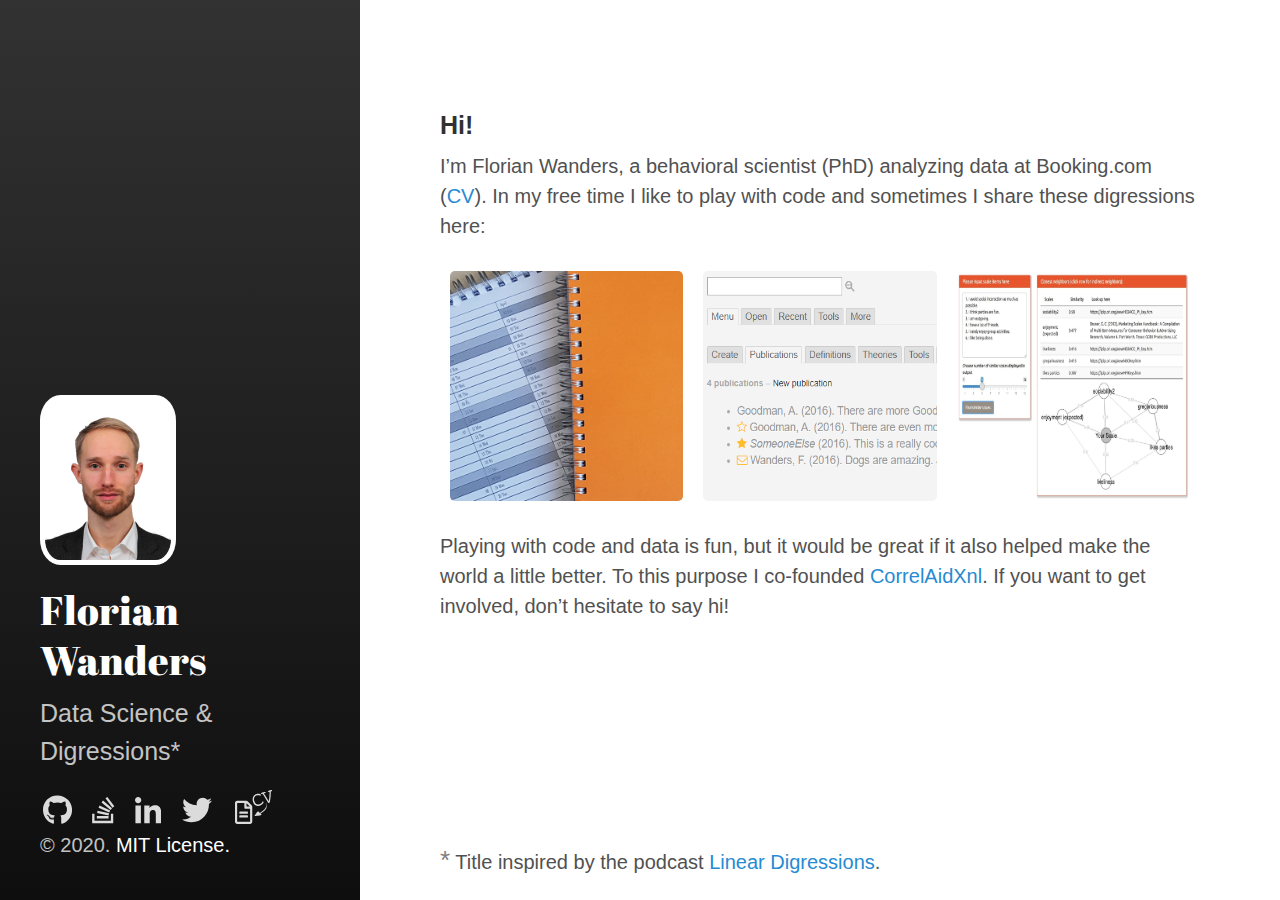
==== commit 0d1da0a6: "update website and cv" ====
--- a/index.html
+++ b/index.html
@@ -48,7 +48,7 @@
 <meta name="twitter:creator" content="@Florian Wanders" />
 <meta name="google-site-verification" content="9_UR_nbNp9XZg23L1J_lZbgkNIbUOihH77J9iM5gJ9M" />
 <script type="application/ld+json">
-{"name":"Florian Wanders","description":"Data Science &amp; Digressions*","author":{"@type":"Person","name":"Florian Wanders"},"@type":"WebSite","url":"http://localhost:4000/","publisher":{"@type":"Organization","logo":{"@type":"ImageObject","url":"http://localhost:4000/logo.png"},"name":"Florian Wanders"},"headline":"Home","sameAs":["https://twitter.com/florianwanders","https://nl.linkedin.com/in/florianwanders","https://github.com/florianwanders/florianwanders.github.io","https://twitter.com/florianwanders","http://www.uva.nl/en/profile/w/a/f.wanders/f.wanders.html"],"@context":"http://schema.org"}</script>
+{"@type":"WebSite","headline":"Home","url":"http://localhost:4000/","sameAs":["https://twitter.com/florianwanders","https://nl.linkedin.com/in/florianwanders","https://github.com/florianwanders/florianwanders.github.io","https://twitter.com/florianwanders","http://www.uva.nl/en/profile/w/a/f.wanders/f.wanders.html"],"name":"Florian Wanders","author":{"@type":"Person","name":"Florian Wanders"},"description":"Data Science &amp; Digressions*","publisher":{"@type":"Organization","logo":{"@type":"ImageObject","url":"http://localhost:4000/logo.png"},"name":"Florian Wanders"},"@context":"http://schema.org"}</script>
 <!-- End Jekyll SEO tag -->
 
 </head>
@@ -485,7 +485,7 @@
 
 	
   <p>
-  &copy; 2019.
+  &copy; 2020.
   <a href="/LICENSE.md">MIT License.</a>
 </p>
 
@@ -500,7 +500,7 @@
 
   <h3>Hi! </h3>
 
-<p>I’m Florian Wanders, a <a title="University Profile" href="http://www.uva.nl/en/profile/w/a/f.wanders/f.wanders.html">behavioral scientist (PhD candidate)</a> and aspiring data scientist. Next to my research I teach statistics and help analyze data for <a title="Lab Profile" href="http://www.easi-lab.nl/">my lab</a>. In my free time I like to play with code and sometimes I share these digressions here:</p>
+<p>I’m Florian Wanders, a behavioral scientist (PhD) analyzing data at Booking.com (<a title="One-page CV" href="https://florianwanders.github.io/cvFlorianWanders.pdf">CV</a>). In my free time I like to play with code and sometimes I share these digressions here:</p>
 
 <div style="text-align:center">
 
@@ -572,8 +572,7 @@
 <div style="clear: both;margin-bottom:20px"></div>
 </div>
 
-<p>Playing with code and data is fun, but it would be great if it also helped make the world a little better. To this purpose I co-founded <a title="CorrelAidXnl" href="https://correlaid.org/en/correlaid-x/netherlands">CorrelAidXnl</a> and joined <a title="DataMission" href="http://www.datamission.nl">DataMission</a>. If you want to get involved with either, don’t hesitate to say hi!</p>
-
+<p>Playing with code and data is fun, but it would be great if it also helped make the world a little better. To this purpose I co-founded <a title="CorrelAidXnl" href="https://correlaid.org/en/correlaid-x/netherlands">CorrelAidXnl</a>. If you want to get involved, don’t hesitate to say hi!</p>
 
 
   
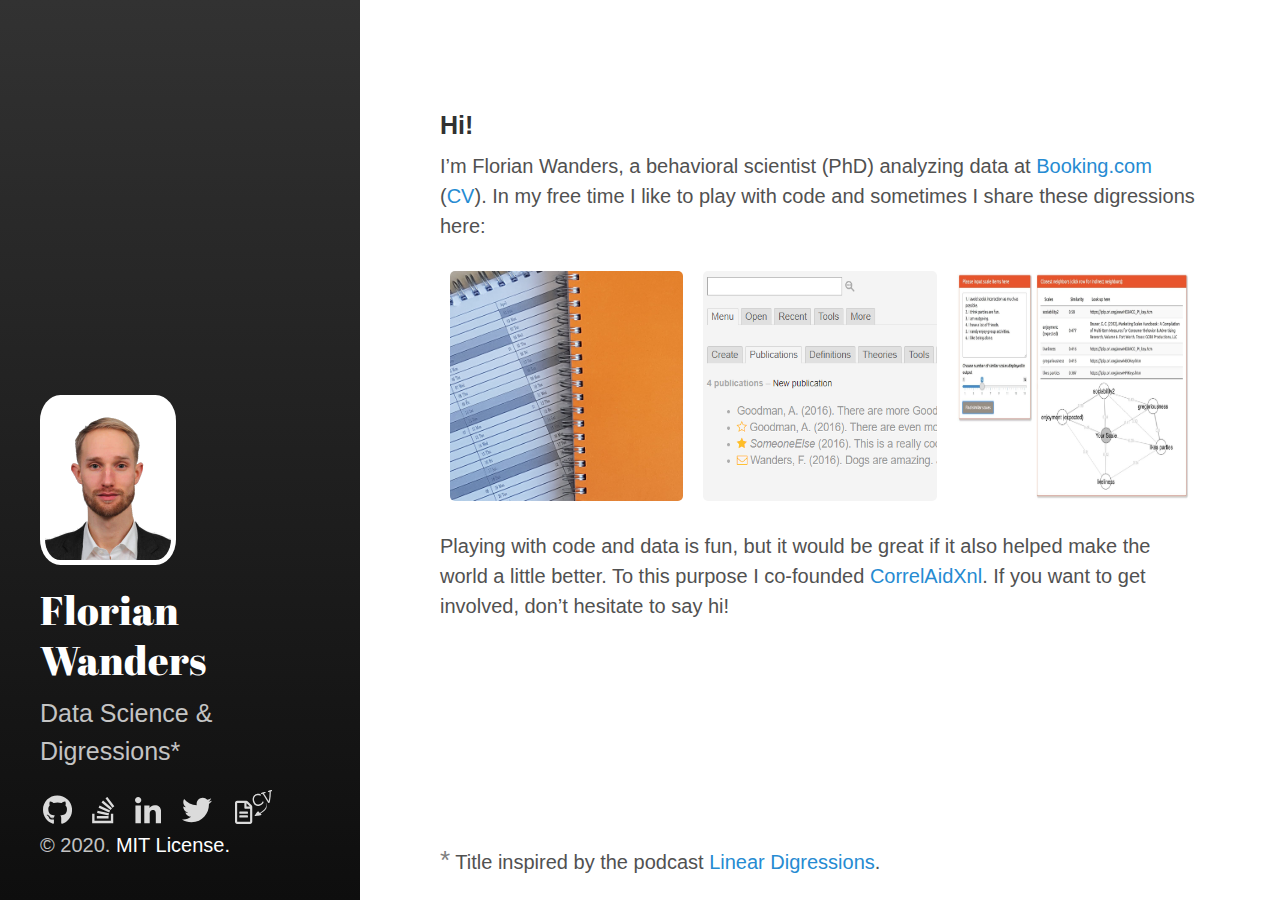
==== commit 70ef74c4: "update tiddlywiki portfolio entry" ====
--- a/index.html
+++ b/index.html
@@ -500,7 +500,7 @@
 
   <h3>Hi! </h3>
 
-<p>I’m Florian Wanders, a behavioral scientist (PhD) analyzing data at Booking.com (<a title="One-page CV" href="https://florianwanders.github.io/cvFlorianWanders.pdf">CV</a>). In my free time I like to play with code and sometimes I share these digressions here:</p>
+<p>I’m Florian Wanders, a behavioral scientist (PhD) analyzing data at <a href="https://www.booking.com/">Booking.com</a> (<a title="One-page CV" href="https://florianwanders.github.io/cvFlorianWanders.pdf">CV</a>). In my free time I like to play with code and sometimes I share these digressions here:</p>
 
 <div style="text-align:center">
 
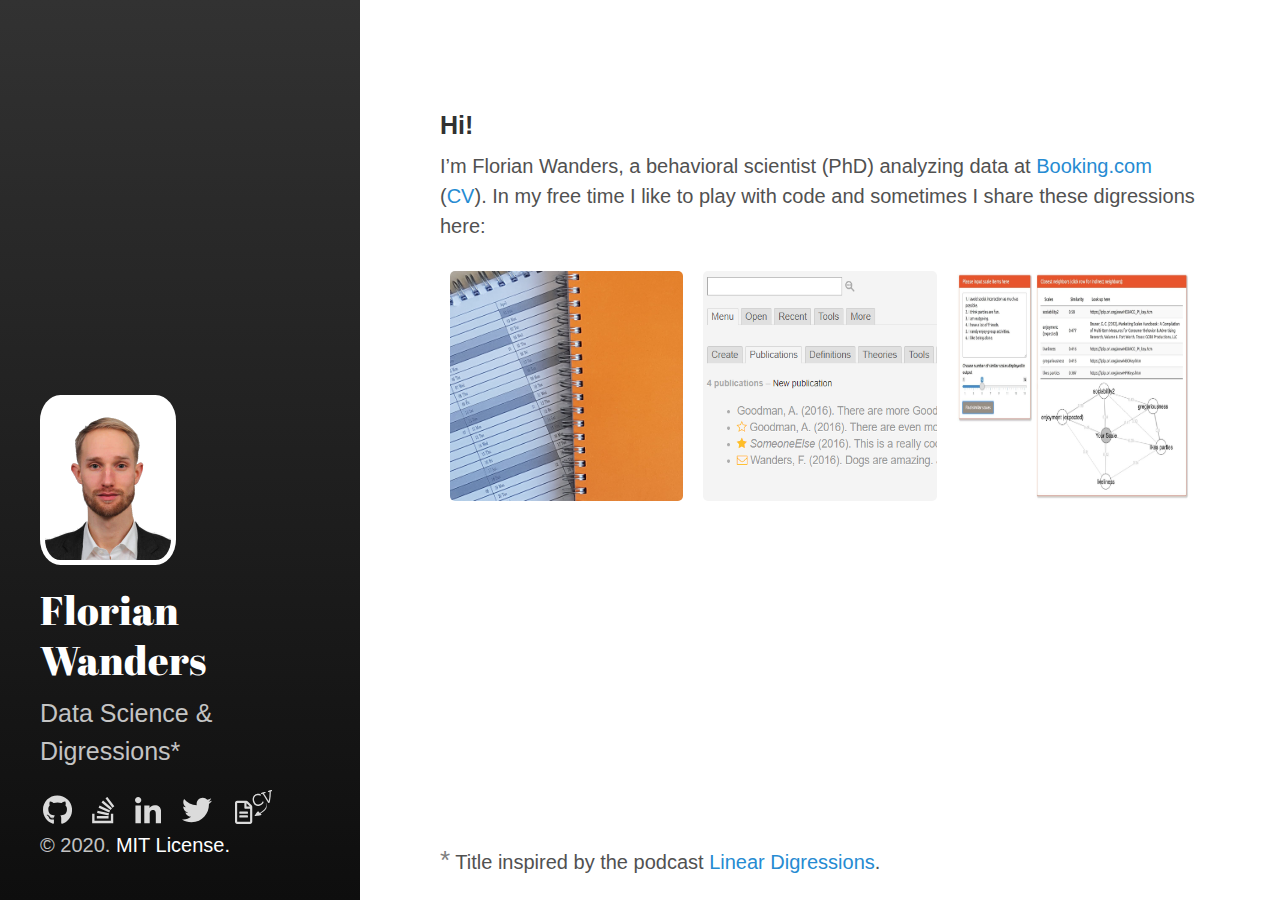
==== commit e17ea5bd: "updating homepage" ====
--- a/index.html
+++ b/index.html
@@ -572,7 +572,6 @@
 <div style="clear: both;margin-bottom:20px"></div>
 </div>
 
-<p>Playing with code and data is fun, but it would be great if it also helped make the world a little better. To this purpose I co-founded <a title="CorrelAidXnl" href="https://correlaid.org/en/correlaid-x/netherlands">CorrelAidXnl</a>. If you want to get involved, don’t hesitate to say hi!</p>
 
 
   
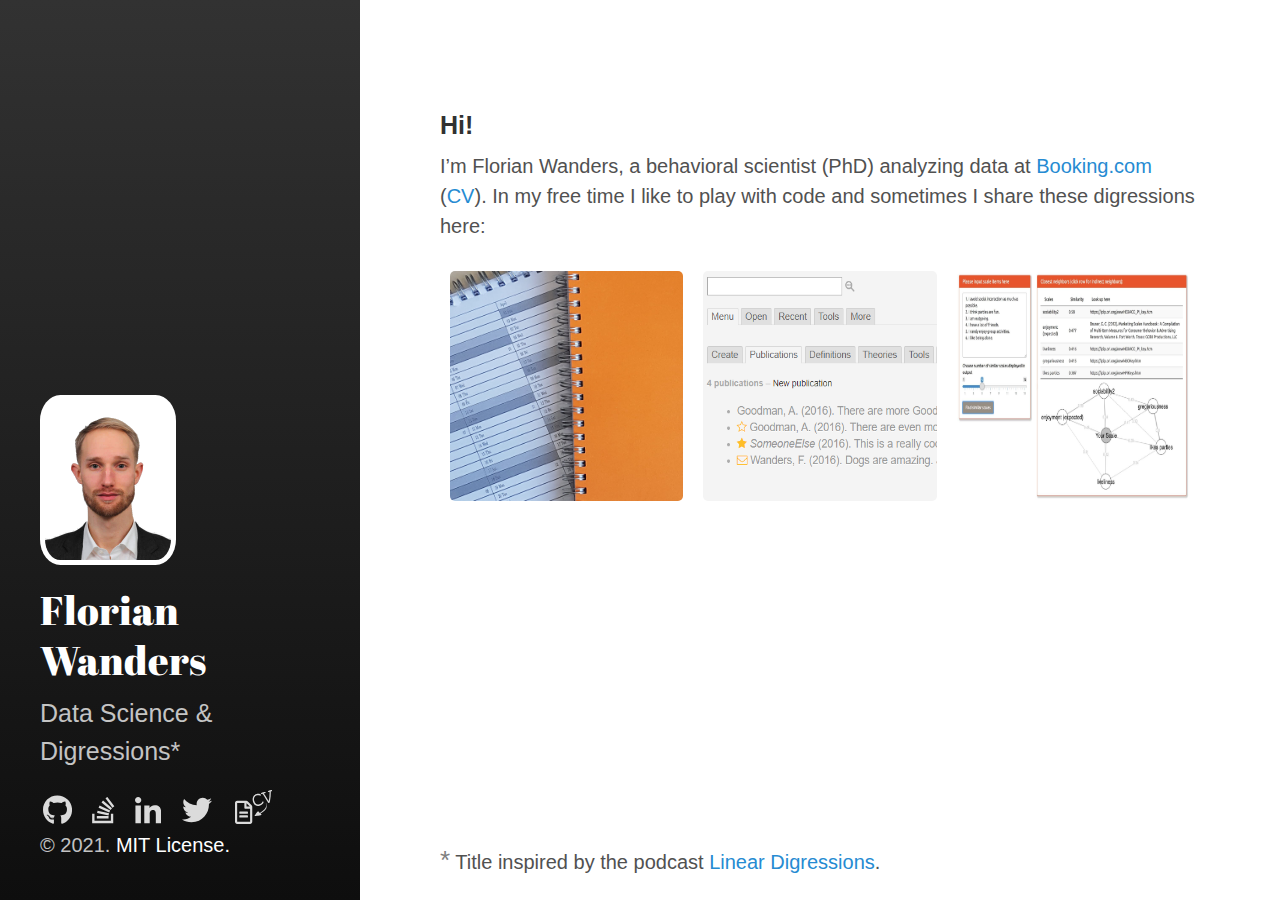
==== commit 6a97fa81: "update cv" ====
--- a/index.html
+++ b/index.html
@@ -48,7 +48,7 @@
 <meta name="twitter:creator" content="@Florian Wanders" />
 <meta name="google-site-verification" content="9_UR_nbNp9XZg23L1J_lZbgkNIbUOihH77J9iM5gJ9M" />
 <script type="application/ld+json">
-{"@type":"WebSite","headline":"Home","url":"http://localhost:4000/","sameAs":["https://twitter.com/florianwanders","https://nl.linkedin.com/in/florianwanders","https://github.com/florianwanders/florianwanders.github.io","https://twitter.com/florianwanders","http://www.uva.nl/en/profile/w/a/f.wanders/f.wanders.html"],"name":"Florian Wanders","author":{"@type":"Person","name":"Florian Wanders"},"description":"Data Science &amp; Digressions*","publisher":{"@type":"Organization","logo":{"@type":"ImageObject","url":"http://localhost:4000/logo.png"},"name":"Florian Wanders"},"@context":"http://schema.org"}</script>
+{"headline":"Home","sameAs":["https://twitter.com/florianwanders","https://nl.linkedin.com/in/florianwanders","https://github.com/florianwanders/florianwanders.github.io","https://twitter.com/florianwanders","http://www.uva.nl/en/profile/w/a/f.wanders/f.wanders.html"],"@type":"WebSite","author":{"@type":"Person","name":"Florian Wanders"},"publisher":{"@type":"Organization","logo":{"@type":"ImageObject","url":"http://localhost:4000/logo.png"},"name":"Florian Wanders"},"description":"Data Science &amp; Digressions*","url":"http://localhost:4000/","name":"Florian Wanders","@context":"http://schema.org"}</script>
 <!-- End Jekyll SEO tag -->
 
 </head>
@@ -485,7 +485,7 @@
 
 	
   <p>
-  &copy; 2020.
+  &copy; 2021.
   <a href="/LICENSE.md">MIT License.</a>
 </p>
 
